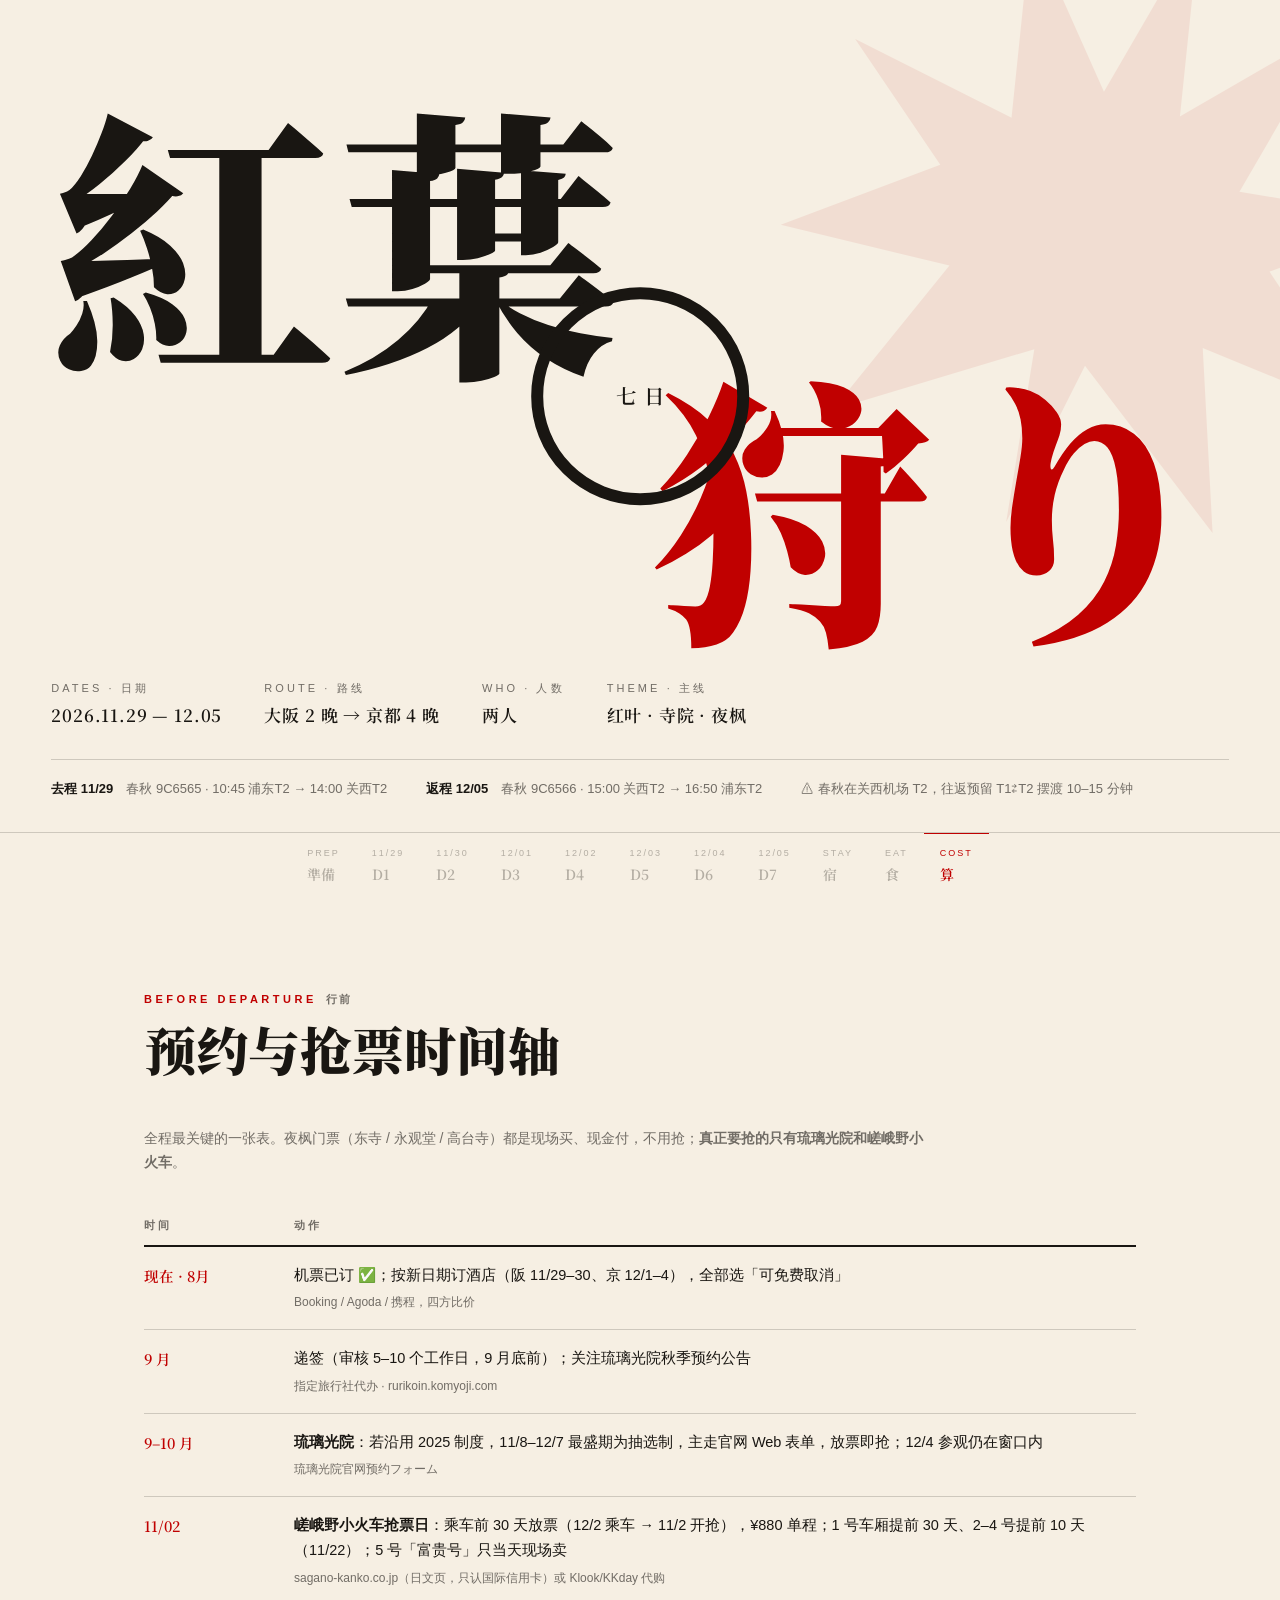
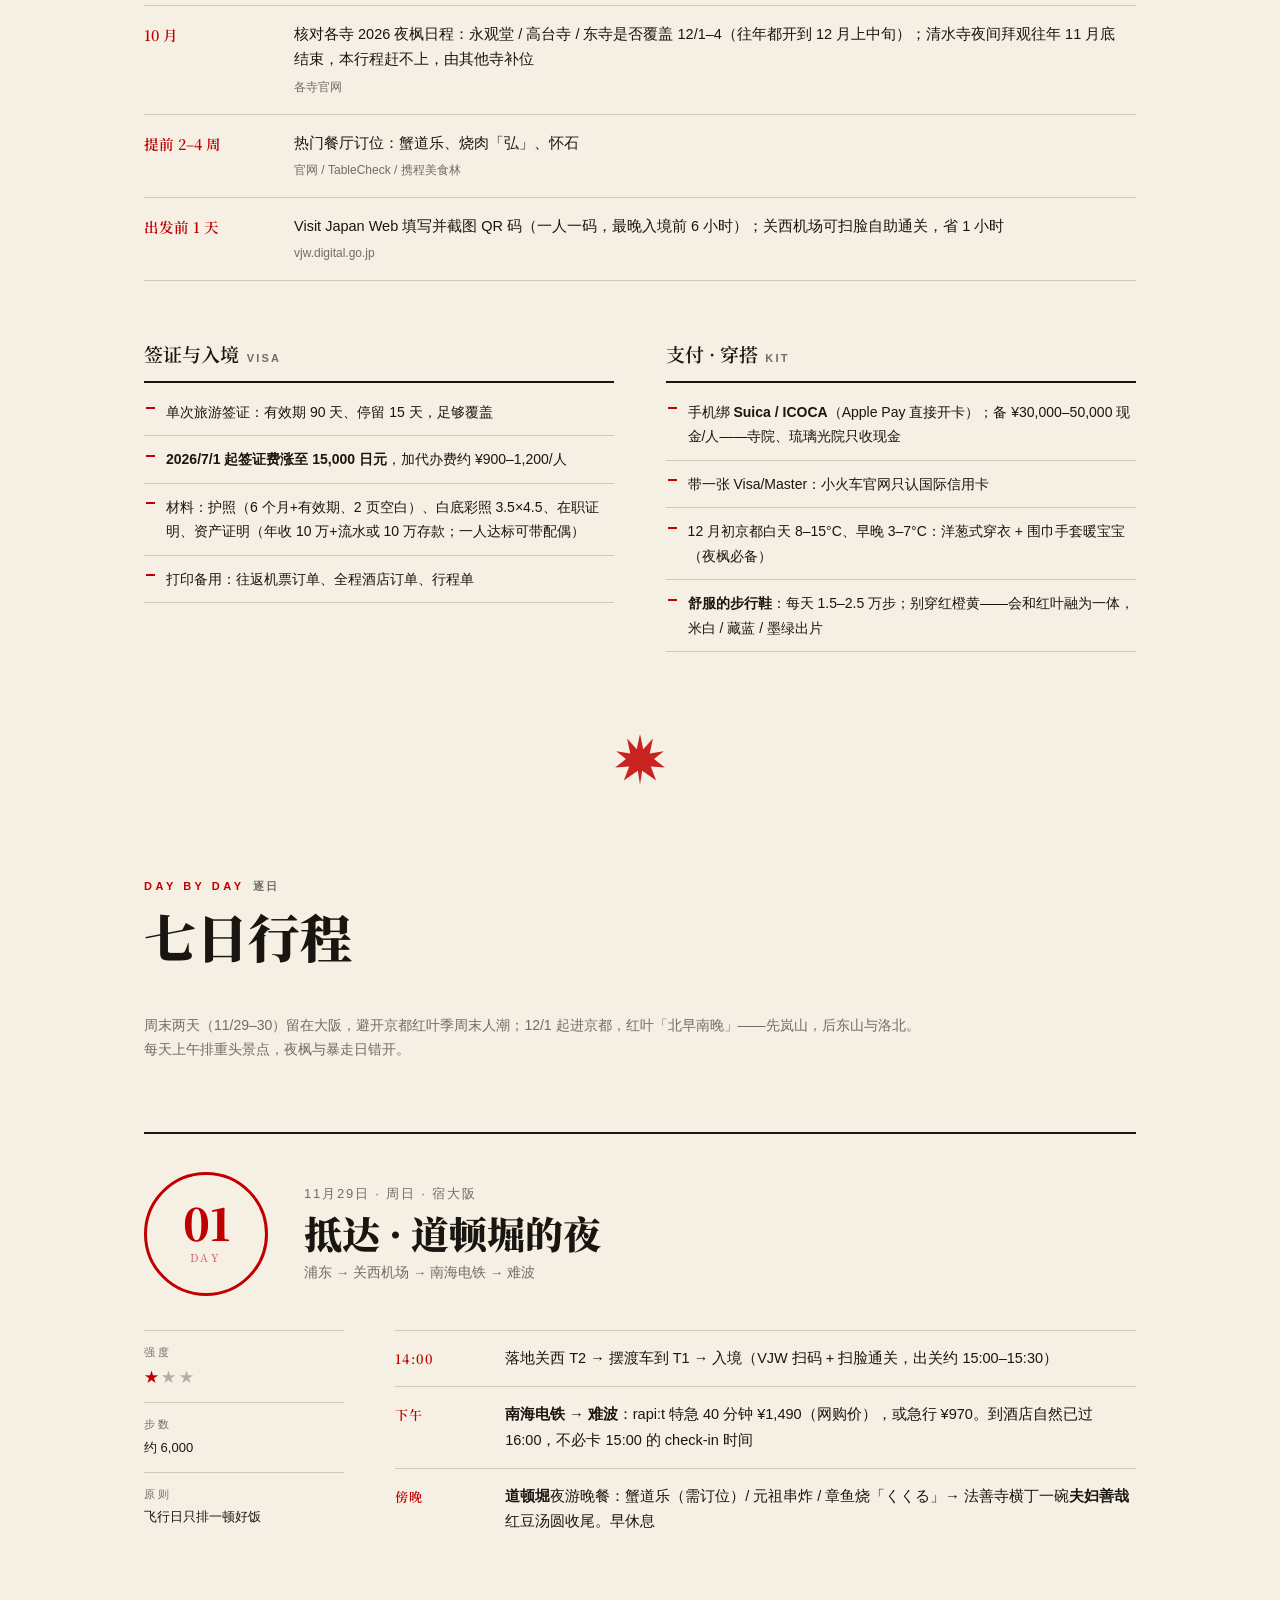
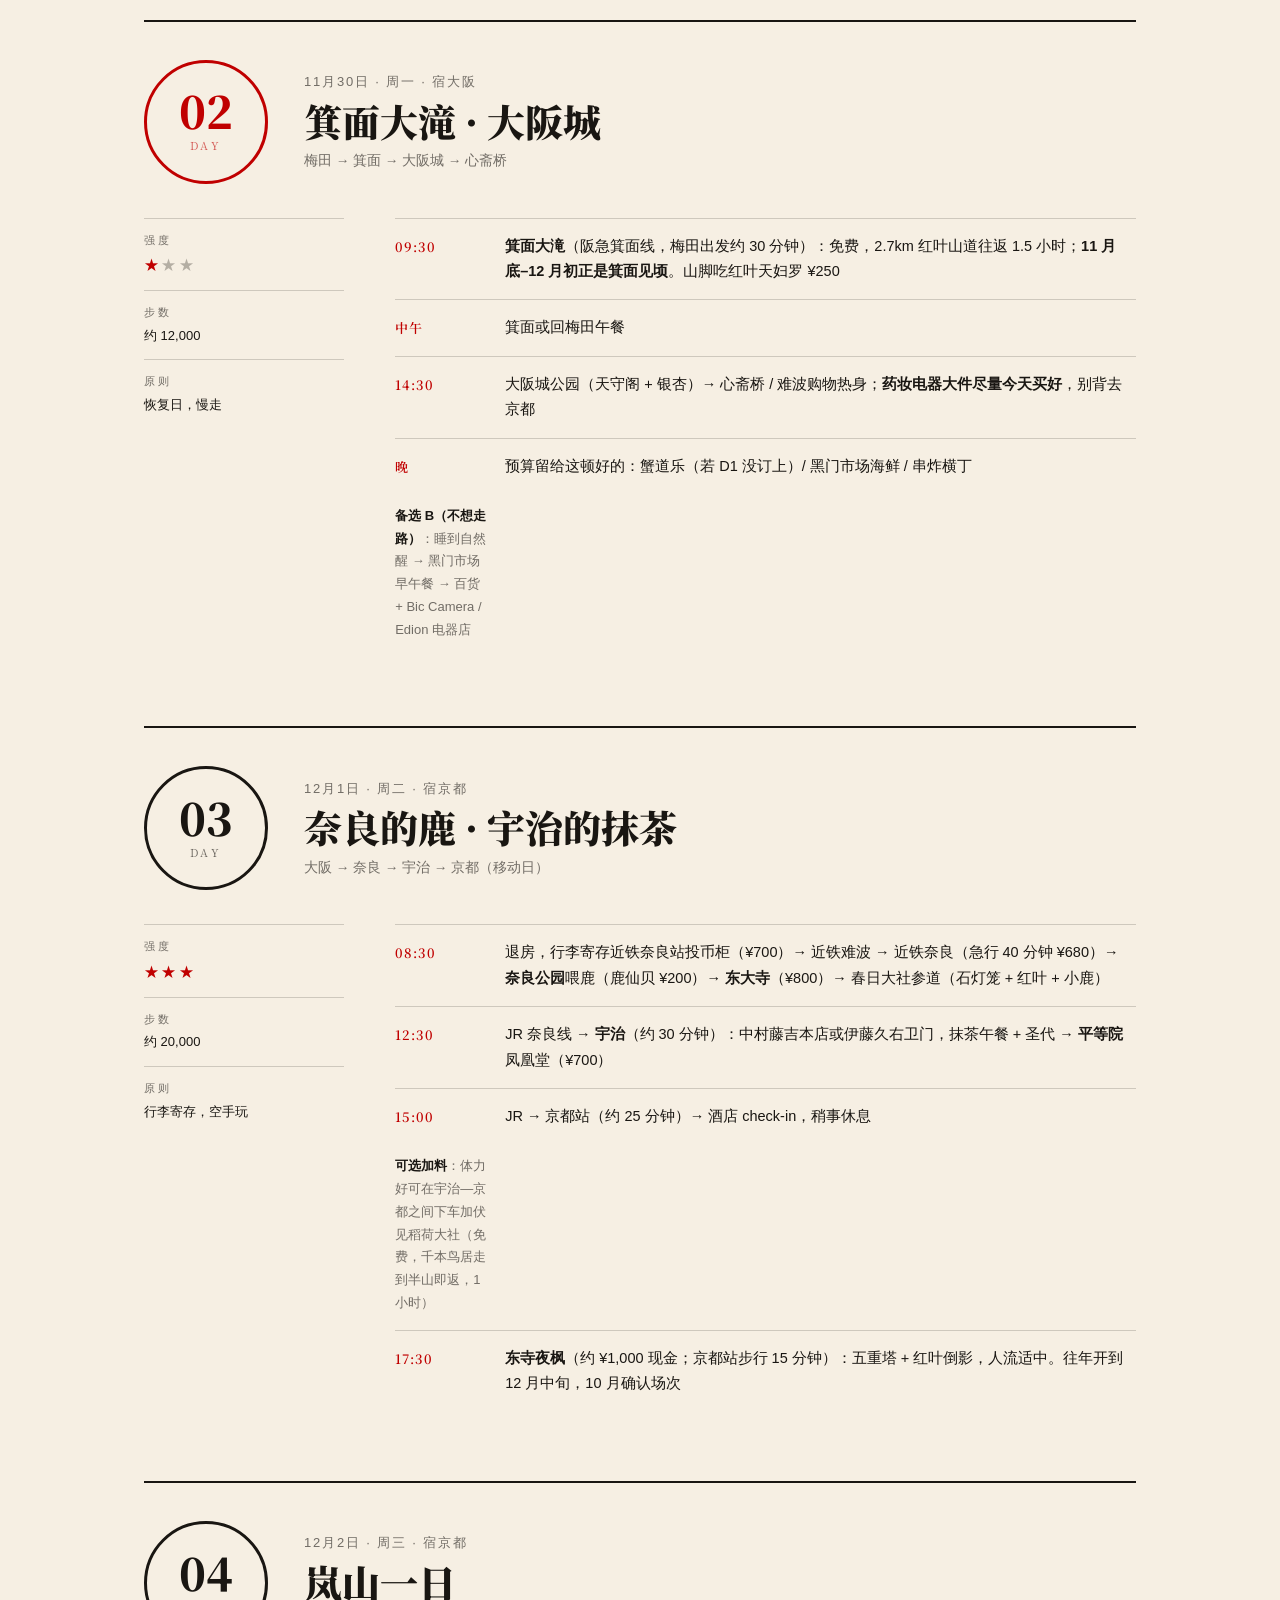
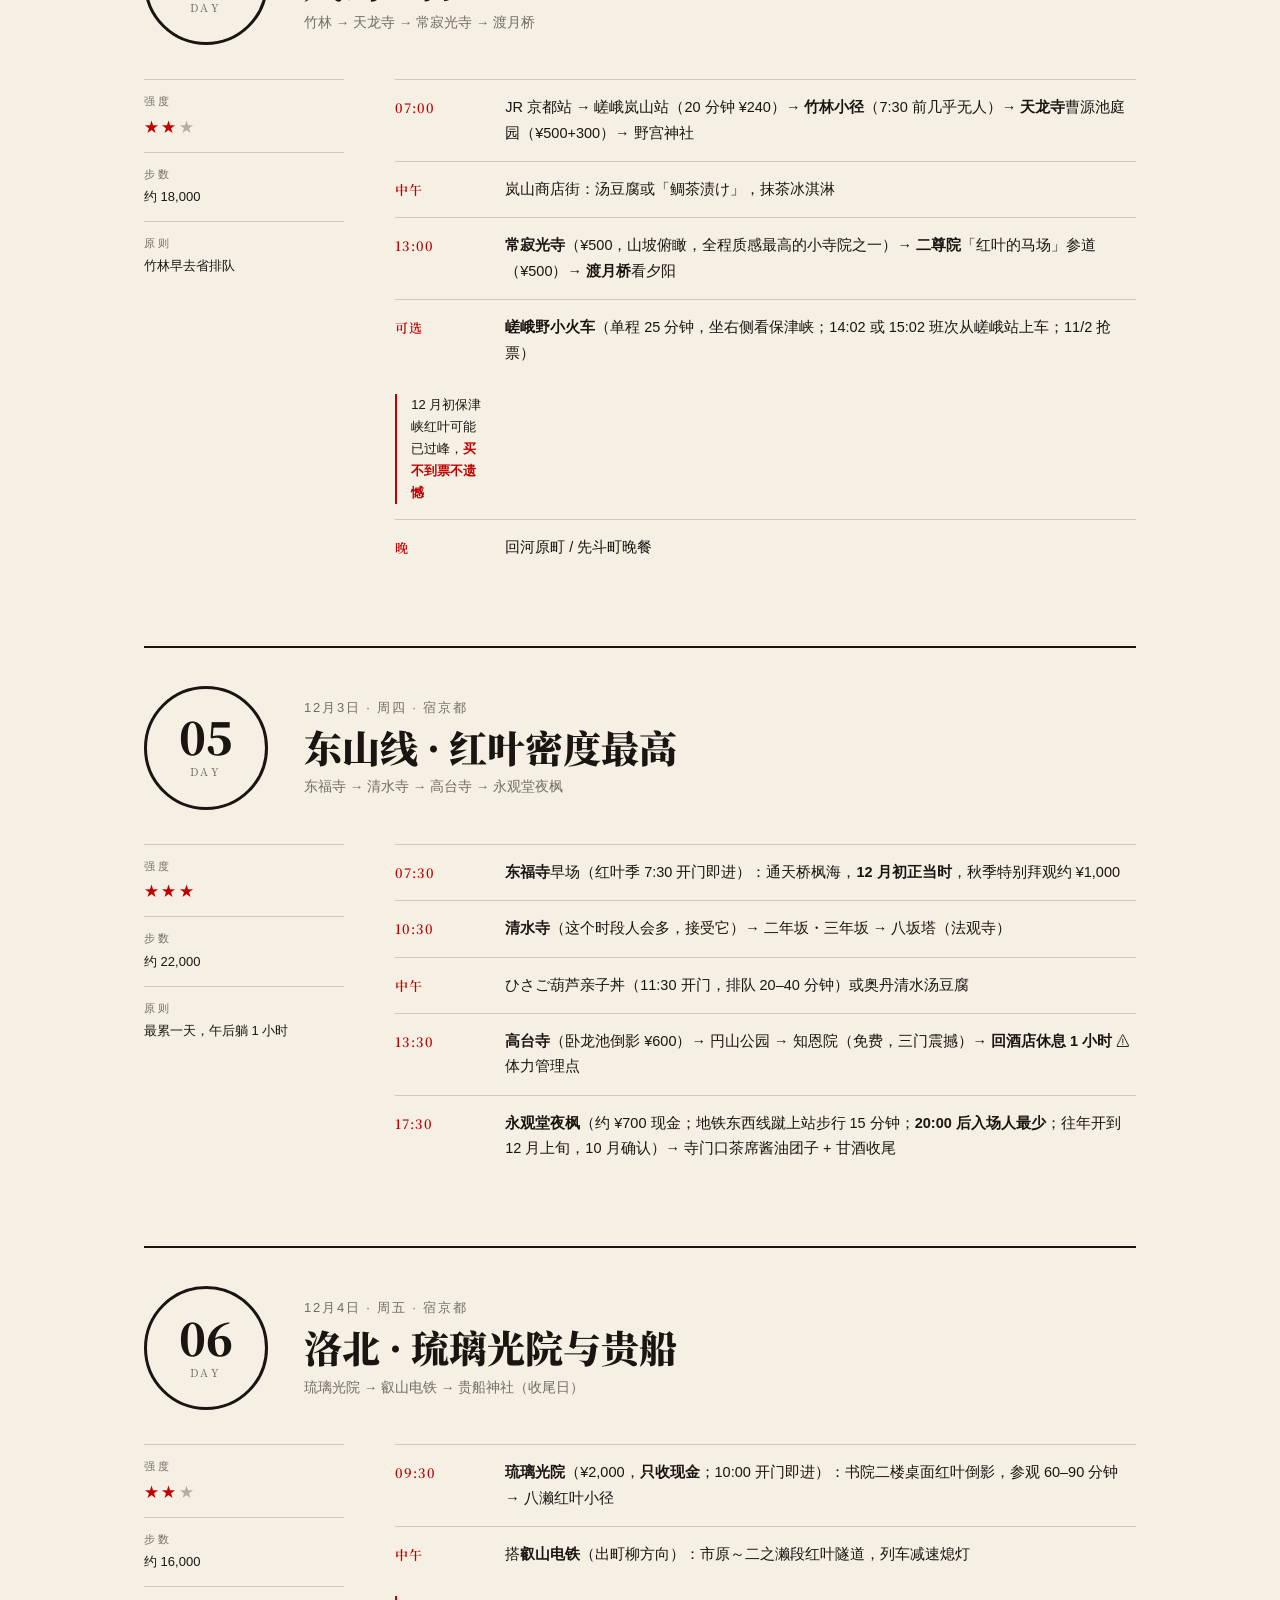
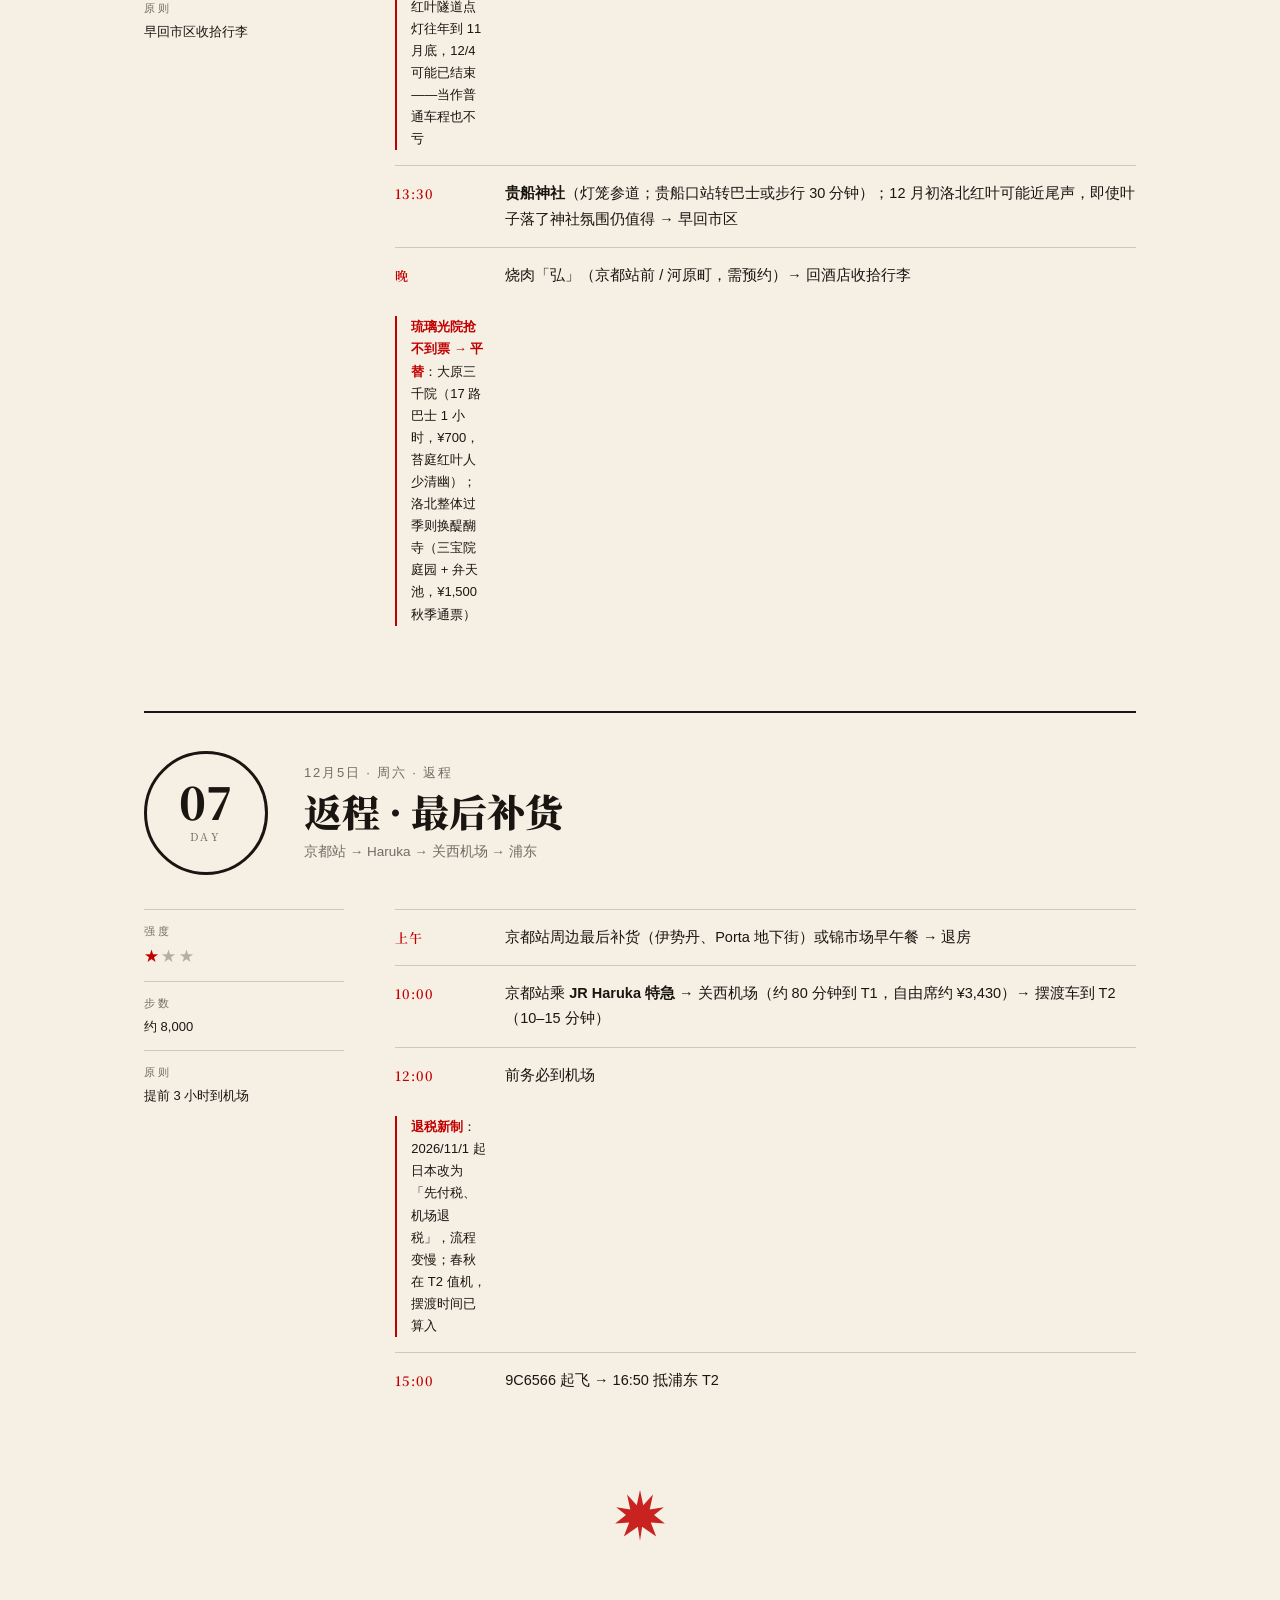
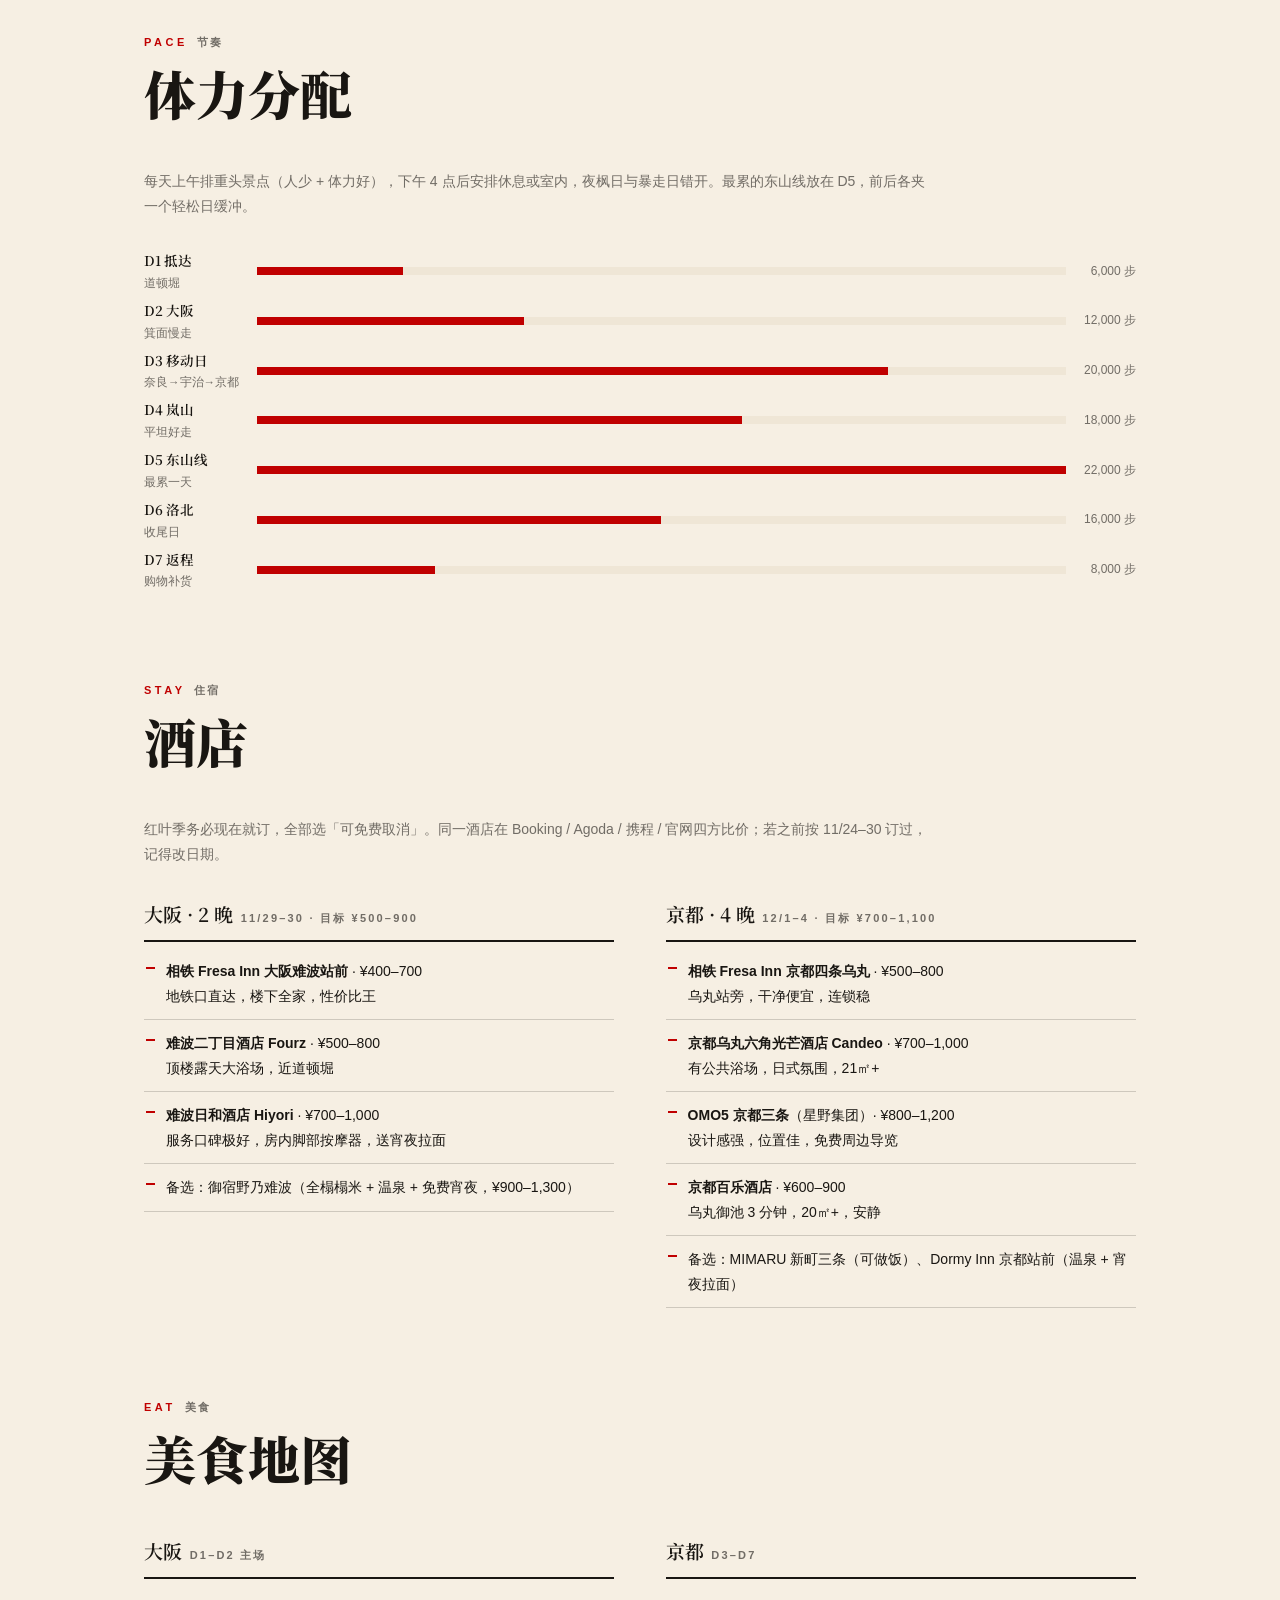
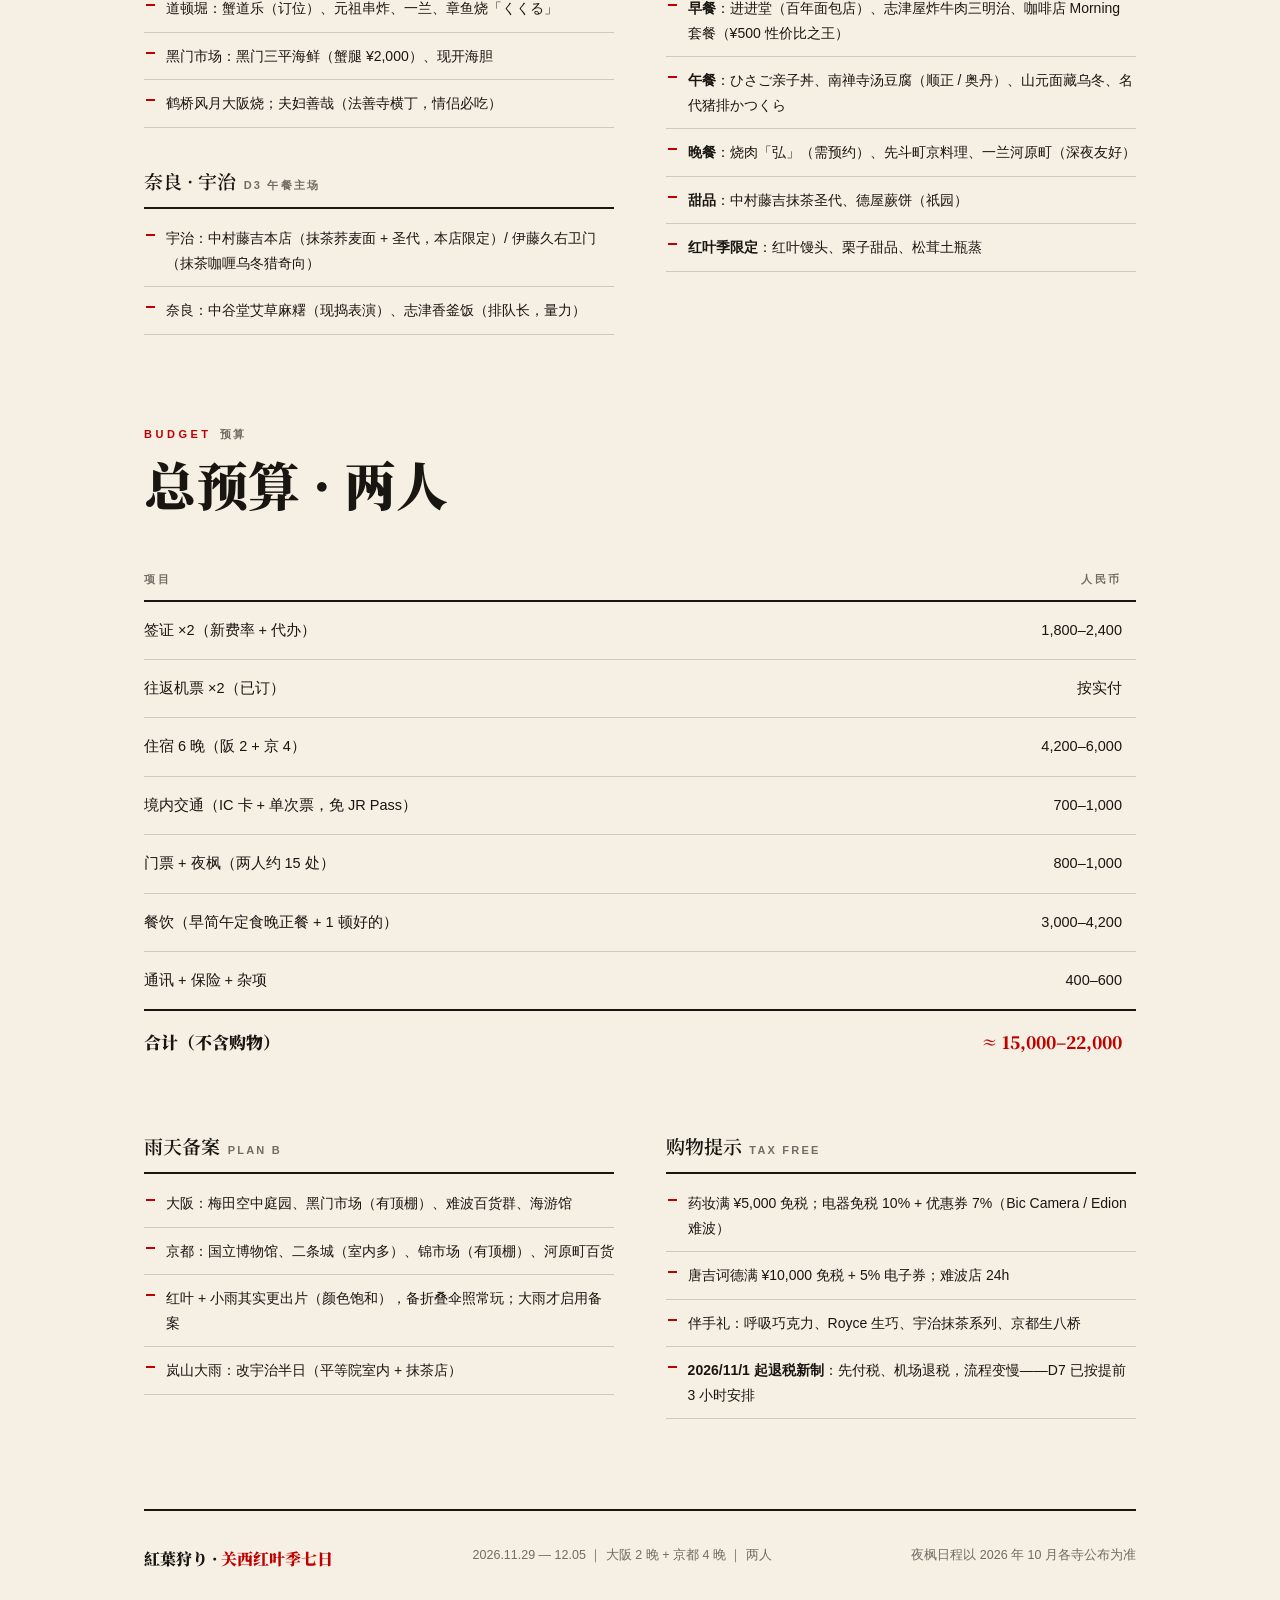
==== kansai-momiji-2026/index.html @ aa93c8f8 "Add Kansai momiji 2026 itinerary page at /kansai-momiji-2026/" ====
<!DOCTYPE html>
<html lang="zh-CN">
<head>
<meta charset="UTF-8">
<meta name="viewport" content="width=device-width, initial-scale=1.0">
<title>紅葉狩 · 关西红叶季七日｜2026.11.29–12.5</title>
<meta name="description" content="两人 · 大阪2晚 + 京都4晚 · 关西红叶季完整旅行计划：逐日行程、抢票时间轴、酒店美食、体力分配与预算。">
<link rel="preconnect" href="https://fonts.googleapis.com">
<link rel="preconnect" href="https://fonts.gstatic.com" crossorigin>
<link href="https://fonts.googleapis.com/css2?family=Noto+Serif+SC:wght@400;600;900&display=swap" rel="stylesheet">
<style>
  :root{
    --paper:#f6efe3;
    --paper-2:#efe6d6;
    --ink:#191612;
    --ink-60:rgba(25,22,18,.6);
    --ink-30:rgba(25,22,18,.3);
    --line:rgba(25,22,18,.18);
    --aka:#c00000;
    --aka-deep:#8f0000;
    --serif:"Noto Serif SC","Songti SC","STSong","SimSun",serif;
    --sans:-apple-system,"PingFang SC","Hiragino Sans GB","Microsoft YaHei",sans-serif;
    --ease:cubic-bezier(.22,1,.36,1);
  }
  *{margin:0;padding:0;box-sizing:border-box}
  html{scroll-behavior:smooth}
  body{
    background:var(--paper);
    color:var(--ink);
    font-family:var(--sans);
    font-size:16px;
    line-height:1.75;
    -webkit-font-smoothing:antialiased;
  }
  ::selection{background:var(--aka);color:var(--paper)}
  a{color:inherit;text-decoration:none}

  /* ---------- reveal on scroll ---------- */
  .rv{opacity:0;transform:translateY(34px);transition:opacity 1s var(--ease),transform 1s var(--ease)}
  .rv.in{opacity:1;transform:none}
  .rv-d1{transition-delay:.08s}.rv-d2{transition-delay:.16s}.rv-d3{transition-delay:.24s}

  /* ---------- hero ---------- */
  .hero{
    min-height:100svh;
    position:relative;
    display:flex;flex-direction:column;justify-content:center;
    padding:clamp(20px,4vw,56px);
    overflow:hidden;
  }
  .hero-leaf{
    position:absolute;right:-12vw;top:-8vw;width:52vw;height:52vw;
    color:var(--aka);opacity:.07;pointer-events:none;
    transform:rotate(18deg);
  }
  .hero-word{
    font-family:var(--serif);font-weight:900;
    font-size:clamp(88px,22vw,300px);
    line-height:.95;letter-spacing:.02em;
    position:relative;z-index:1;
  }
  .hero-word .l1{display:block;text-align:left}
  .hero-word .l2{display:block;text-align:right;color:var(--aka)}
  .hero-circle{
    position:absolute;z-index:2;
    left:50%;top:44%;transform:translate(-50%,-50%);
    width:clamp(120px,17vw,220px);height:clamp(120px,17vw,220px);
    border:clamp(6px,1vw,12px) solid var(--ink);
    border-radius:50%;
    display:flex;align-items:center;justify-content:center;
    font-family:var(--serif);font-weight:600;
    font-size:clamp(15px,1.6vw,22px);letter-spacing:.35em;text-indent:.35em;
    animation:breathe 5s ease-in-out infinite;
    background:transparent;
  }
  @keyframes breathe{
    0%,100%{border-color:var(--ink);color:var(--ink)}
    50%{border-color:var(--aka);color:var(--aka)}
  }
  .hero-meta{
    margin-top:clamp(28px,5vh,64px);
    display:flex;flex-wrap:wrap;gap:1.2em 3em;
    font-size:14px;letter-spacing:.06em;
    position:relative;z-index:1;
  }
  .hero-meta .k{
    display:block;font-size:11px;letter-spacing:.28em;
    text-transform:uppercase;color:var(--ink-60);margin-bottom:2px;
  }
  .hero-meta strong{font-family:var(--serif);font-size:17px;font-weight:600}
  .hero-flights{
    margin-top:2.2em;padding-top:1.4em;border-top:1px solid var(--line);
    display:flex;flex-wrap:wrap;gap:.6em 3em;
    font-size:13px;color:var(--ink-60);position:relative;z-index:1;
  }
  .hero-flights b{color:var(--ink);font-weight:600}

  /* ---------- fixed day nav ---------- */
  .daynav{
    position:fixed;left:0;right:0;bottom:0;z-index:50;
    background:var(--paper);
    border-top:1px solid var(--line);
    display:flex;justify-content:center;gap:0;
    overflow-x:auto;scrollbar-width:none;
  }
  .daynav::-webkit-scrollbar{display:none}
  .daynav a{
    flex:0 0 auto;
    padding:12px 16px 14px;
    font-family:var(--serif);font-weight:600;font-size:14px;
    color:var(--ink-30);
    border-top:2px solid transparent;margin-top:-1px;
    transition:color .3s var(--ease),border-color .3s var(--ease);
  }
  .daynav a:hover{color:var(--ink)}
  .daynav a.cur{color:var(--aka);border-top-color:var(--aka)}
  .daynav a small{display:block;font-family:var(--sans);font-weight:400;font-size:9px;letter-spacing:.22em;text-transform:uppercase}

  /* ---------- sections ---------- */
  main{max-width:1040px;margin:0 auto;padding:0 24px 140px}
  section{padding:clamp(56px,10vh,110px) 0 0}
  .sec-label{
    font-size:11px;letter-spacing:.32em;text-transform:uppercase;
    color:var(--aka);margin-bottom:10px;font-weight:600;
  }
  .sec-label span{color:var(--ink-60);margin-left:.8em;letter-spacing:.18em}
  .sec-title{
    font-family:var(--serif);font-weight:900;
    font-size:clamp(30px,4.6vw,52px);line-height:1.15;
    margin-bottom:.9em;
  }
  .sec-note{font-size:14px;color:var(--ink-60);max-width:56em;margin-bottom:2.2em}

  /* ---------- timeline table (booking) ---------- */
  table{width:100%;border-collapse:collapse;font-size:14.5px}
  th{
    text-align:left;font-weight:600;font-size:11px;letter-spacing:.24em;text-transform:uppercase;
    color:var(--ink-60);padding:10px 14px 10px 0;border-bottom:2px solid var(--ink);
  }
  td{padding:16px 14px 16px 0;border-bottom:1px solid var(--line);vertical-align:top}
  td.when{white-space:nowrap;font-family:var(--serif);font-weight:600;color:var(--aka)}
  td .src{display:block;font-size:12px;color:var(--ink-60);margin-top:4px}

  /* ---------- day chapters ---------- */
  .day{border-top:2px solid var(--ink);padding-top:38px;margin-top:70px}
  .day-head{display:flex;align-items:center;gap:clamp(18px,3vw,36px);margin-bottom:34px}
  .day-circle{
    flex:0 0 auto;
    width:clamp(84px,10vw,124px);height:clamp(84px,10vw,124px);
    border:3px solid var(--ink);border-radius:50%;
    display:flex;flex-direction:column;align-items:center;justify-content:center;
    font-family:var(--serif);
  }
  .day-circle .n{font-size:clamp(30px,3.6vw,44px);font-weight:900;line-height:1}
  .day-circle .d{font-size:11px;letter-spacing:.3em;margin-top:4px;color:var(--ink-60)}
  .day.osaka .day-circle{border-color:var(--aka);color:var(--aka)}
  .day.osaka .day-circle .d{color:var(--aka);opacity:.6}
  .day-titles .date{font-size:13px;letter-spacing:.14em;color:var(--ink-60);margin-bottom:4px}
  .day-titles h3{font-family:var(--serif);font-weight:900;font-size:clamp(24px,3.4vw,38px);line-height:1.2}
  .day-titles .route{font-size:13.5px;color:var(--ink-60);margin-top:6px}

  .day-body{display:grid;grid-template-columns:200px 1fr;gap:clamp(24px,4vw,64px)}
  .day-side{font-size:13px}
  .day-side .cell{padding:12px 0;border-top:1px solid var(--line)}
  .day-side .k{font-size:10.5px;letter-spacing:.26em;text-transform:uppercase;color:var(--ink-60);display:block;margin-bottom:3px}
  .stars{color:var(--aka);letter-spacing:.15em;font-size:15px}
  .stars .off{color:var(--ink-30)}

  .slot{display:grid;grid-template-columns:92px 1fr;gap:18px;padding:15px 0;border-top:1px solid var(--line)}
  .slot .t{
    font-family:var(--serif);font-weight:600;font-size:13px;color:var(--aka);
    letter-spacing:.08em;padding-top:2px;white-space:nowrap;
  }
  .slot p{font-size:14.5px}
  .slot p b{font-weight:600}
  .warn{
    margin-top:10px;padding-left:14px;border-left:2px solid var(--aka);
    font-size:13px;color:var(--ink);line-height:1.7;
  }
  .warn b{color:var(--aka)}
  .opt{font-size:13px;color:var(--ink-60);margin-top:8px}
  .opt b{color:var(--ink);font-weight:600}

  /* ---------- generic two-col ---------- */
  .cols{display:grid;grid-template-columns:1fr 1fr;gap:clamp(24px,4vw,64px)}
  .cols h4{
    font-family:var(--serif);font-weight:600;font-size:19px;
    padding-bottom:10px;border-bottom:2px solid var(--ink);margin-bottom:6px;
  }
  .cols h4 small{font-family:var(--sans);font-size:11px;letter-spacing:.2em;color:var(--ink-60);margin-left:.7em;text-transform:uppercase}
  ul.tick{list-style:none}
  ul.tick li{padding:11px 0 11px 22px;border-bottom:1px solid var(--line);font-size:14px;position:relative}
  ul.tick li::before{content:"";position:absolute;left:2px;top:1.35em;width:9px;height:2px;background:var(--aka)}
  ul.tick li b{font-weight:600}

  /* ---------- stamina bars ---------- */
  .stam{display:grid;grid-template-columns:auto 1fr auto;gap:6px 18px;align-items:center;font-size:13.5px}
  .stam .lbl{font-family:var(--serif);font-weight:600;white-space:nowrap}
  .stam .lbl small{display:block;font-family:var(--sans);font-weight:400;font-size:11.5px;color:var(--ink-60)}
  .stam .bar{height:8px;background:var(--paper-2);position:relative;overflow:hidden}
  .stam .bar i{position:absolute;inset:0;right:auto;background:var(--aka);width:0;transition:width 1.2s var(--ease)}
  .stam .steps{font-size:12px;color:var(--ink-60);white-space:nowrap;text-align:right}

  /* ---------- budget ---------- */
  .budget td.num, .budget th.num{text-align:right;white-space:nowrap;font-variant-numeric:tabular-nums}
  .budget tr.total td{border-bottom:none;border-top:2px solid var(--ink);font-family:var(--serif);font-weight:900;font-size:17px}
  .budget tr.total td.num{color:var(--aka)}

  /* ---------- footer ---------- */
  footer{
    border-top:2px solid var(--ink);
    margin-top:90px;padding:34px 0 20px;
    display:flex;flex-wrap:wrap;gap:1em 3em;justify-content:space-between;
    font-size:12.5px;color:var(--ink-60);
  }
  footer .mark{font-family:var(--serif);font-weight:900;font-size:16px;color:var(--ink)}
  footer .mark em{font-style:normal;color:var(--aka)}

  /* ---------- mid-page leaf divider ---------- */
  .divider-leaf{display:flex;justify-content:center;padding:clamp(50px,9vh,100px) 0 0}
  .divider-leaf svg{width:54px;height:54px;color:var(--aka);opacity:.85;animation:sway 7s ease-in-out infinite}
  @keyframes sway{0%,100%{transform:rotate(-9deg)}50%{transform:rotate(9deg)}}

  @media (max-width:760px){
    .day-body{grid-template-columns:1fr}
    .day-side{display:grid;grid-template-columns:repeat(3,1fr);gap:0 16px}
    .cols{grid-template-columns:1fr}
    .slot{grid-template-columns:64px 1fr;gap:12px}
    .hero-circle{top:47%}
  }
  @media print{
    .daynav{display:none}
    .rv{opacity:1;transform:none}
    body{background:#fff}
  }
</style>
</head>
<body>

<!-- ======================= HERO ======================= -->
<header class="hero" id="top">
  <svg class="hero-leaf" viewBox="0 0 100 100" fill="currentColor" aria-hidden="true">
    <path d="M50 96 L46 70 L20 88 L30 62 L4 64 L24 48 L6 34 L32 38 L26 10 L44 30 L50 2 L56 30 L74 10 L68 38 L94 34 L76 48 L96 64 L70 62 L80 88 L54 70 Z"/>
  </svg>
  <h1 class="hero-word">
    <span class="l1">紅葉</span>
    <span class="l2">狩り</span>
  </h1>
  <div class="hero-circle">七日</div>
  <div class="hero-meta rv in">
    <div><span class="k">Dates · 日期</span><strong>2026.11.29 — 12.05</strong></div>
    <div><span class="k">Route · 路线</span><strong>大阪 2 晚 → 京都 4 晚</strong></div>
    <div><span class="k">Who · 人数</span><strong>两人</strong></div>
    <div><span class="k">Theme · 主线</span><strong>红叶 · 寺院 · 夜枫</strong></div>
  </div>
  <div class="hero-flights rv in rv-d1">
    <span><b>去程 11/29</b>　春秋 9C6565 · 10:45 浦东T2 → 14:00 关西T2</span>
    <span><b>返程 12/05</b>　春秋 9C6566 · 15:00 关西T2 → 16:50 浦东T2</span>
    <span>⚠ 春秋在关西机场 T2，往返预留 T1⇄T2 摆渡 10–15 分钟</span>
  </div>
</header>

<!-- ======================= FIXED DAY NAV ======================= -->
<nav class="daynav" id="daynav">
  <a href="#prep"><small>Prep</small>準備</a>
  <a href="#d1"><small>11/29</small>D1</a>
  <a href="#d2"><small>11/30</small>D2</a>
  <a href="#d3"><small>12/01</small>D3</a>
  <a href="#d4"><small>12/02</small>D4</a>
  <a href="#d5"><small>12/03</small>D5</a>
  <a href="#d6"><small>12/04</small>D6</a>
  <a href="#d7"><small>12/05</small>D7</a>
  <a href="#hotel"><small>Stay</small>宿</a>
  <a href="#food"><small>Eat</small>食</a>
  <a href="#budget"><small>Cost</small>算</a>
</nav>

<main>

<!-- ======================= 行前 & 时间轴 ======================= -->
<section id="prep">
  <div class="sec-label rv">Before Departure<span>行前</span></div>
  <h2 class="sec-title rv">预约与抢票时间轴</h2>
  <p class="sec-note rv">全程最关键的一张表。夜枫门票（东寺 / 永观堂 / 高台寺）都是现场买、现金付，不用抢；<b>真正要抢的只有琉璃光院和嵯峨野小火车</b>。</p>
  <table class="rv">
    <thead><tr><th style="width:150px">时间</th><th>动作</th></tr></thead>
    <tbody>
      <tr><td class="when">现在 · 8月</td><td>机票已订 ✅；按新日期订酒店（阪 11/29–30、京 12/1–4），全部选「可免费取消」<span class="src">Booking / Agoda / 携程，四方比价</span></td></tr>
      <tr><td class="when">9 月</td><td>递签（审核 5–10 个工作日，9 月底前）；关注琉璃光院秋季预约公告<span class="src">指定旅行社代办 · rurikoin.komyoji.com</span></td></tr>
      <tr><td class="when">9–10 月</td><td><b>琉璃光院</b>：若沿用 2025 制度，11/8–12/7 最盛期为抽选制，主走官网 Web 表单，放票即抢；12/4 参观仍在窗口内<span class="src">琉璃光院官网预约フォーム</span></td></tr>
      <tr><td class="when">11/02</td><td><b>嵯峨野小火车抢票日</b>：乘车前 30 天放票（12/2 乘车 → 11/2 开抢），¥880 单程；1 号车厢提前 30 天、2–4 号提前 10 天（11/22）；5 号「富贵号」只当天现场卖<span class="src">sagano-kanko.co.jp（日文页，只认国际信用卡）或 Klook/KKday 代购</span></td></tr>
      <tr><td class="when">10 月</td><td>核对各寺 2026 夜枫日程：永观堂 / 高台寺 / 东寺是否覆盖 12/1–4（往年都开到 12 月上中旬）；清水寺夜间拜观往年 11 月底结束，本行程赶不上，由其他寺补位<span class="src">各寺官网</span></td></tr>
      <tr><td class="when">提前 2–4 周</td><td>热门餐厅订位：蟹道乐、烧肉「弘」、怀石<span class="src">官网 / TableCheck / 携程美食林</span></td></tr>
      <tr><td class="when">出发前 1 天</td><td>Visit Japan Web 填写并截图 QR 码（一人一码，最晚入境前 6 小时）；关西机场可扫脸自助通关，省 1 小时<span class="src">vjw.digital.go.jp</span></td></tr>
    </tbody>
  </table>

  <div class="cols" style="margin-top:56px">
    <div class="rv">
      <h4>签证与入境<small>Visa</small></h4>
      <ul class="tick">
        <li>单次旅游签证：有效期 90 天、停留 15 天，足够覆盖</li>
        <li><b>2026/7/1 起签证费涨至 15,000 日元</b>，加代办费约 ¥900–1,200/人</li>
        <li>材料：护照（6 个月+有效期、2 页空白）、白底彩照 3.5×4.5、在职证明、资产证明（年收 10 万+流水或 10 万存款；一人达标可带配偶）</li>
        <li>打印备用：往返机票订单、全程酒店订单、行程单</li>
      </ul>
    </div>
    <div class="rv rv-d1">
      <h4>支付 · 穿搭<small>Kit</small></h4>
      <ul class="tick">
        <li>手机绑 <b>Suica / ICOCA</b>（Apple Pay 直接开卡）；备 ¥30,000–50,000 现金/人——寺院、琉璃光院只收现金</li>
        <li>带一张 Visa/Master：小火车官网只认国际信用卡</li>
        <li>12 月初京都白天 8–15°C、早晚 3–7°C：洋葱式穿衣 + 围巾手套暖宝宝（夜枫必备）</li>
        <li><b>舒服的步行鞋</b>：每天 1.5–2.5 万步；别穿红橙黄——会和红叶融为一体，米白 / 藏蓝 / 墨绿出片</li>
      </ul>
    </div>
  </div>
</section>

<div class="divider-leaf rv"><svg viewBox="0 0 100 100" fill="currentColor"><path d="M50 96 L46 70 L20 88 L30 62 L4 64 L24 48 L6 34 L32 38 L26 10 L44 30 L50 2 L56 30 L74 10 L68 38 L94 34 L76 48 L96 64 L70 62 L80 88 L54 70 Z"/></svg></div>

<!-- ======================= 逐日行程 ======================= -->
<section id="days">
  <div class="sec-label rv">Day by Day<span>逐日</span></div>
  <h2 class="sec-title rv">七日行程</h2>
  <p class="sec-note rv">周末两天（11/29–30）留在大阪，避开京都红叶季周末人潮；12/1 起进京都，红叶「北早南晚」——先岚山，后东山与洛北。每天上午排重头景点，夜枫与暴走日错开。</p>

  <!-- D1 -->
  <article class="day osaka rv" id="d1">
    <div class="day-head">
      <div class="day-circle"><span class="n">01</span><span class="d">DAY</span></div>
      <div class="day-titles">
        <div class="date">11月29日 · 周日 · 宿大阪</div>
        <h3>抵达 · 道顿堀的夜</h3>
        <div class="route">浦东 → 关西机场 → 南海电铁 → 难波</div>
      </div>
    </div>
    <div class="day-body">
      <aside class="day-side">
        <div class="cell"><span class="k">强度</span><span class="stars">★<span class="off">★★</span></span></div>
        <div class="cell"><span class="k">步数</span>约 6,000</div>
        <div class="cell"><span class="k">原则</span>飞行日只排一顿好饭</div>
      </aside>
      <div>
        <div class="slot"><div class="t">14:00</div><p>落地关西 T2 → 摆渡车到 T1 → 入境（VJW 扫码 + 扫脸通关，出关约 15:00–15:30）</p></div>
        <div class="slot"><div class="t">下午</div><p><b>南海电铁 → 难波</b>：rapi:t 特急 40 分钟 ¥1,490（网购价），或急行 ¥970。到酒店自然已过 16:00，不必卡 15:00 的 check-in 时间</p></div>
        <div class="slot"><div class="t">傍晚</div><p><b>道顿堀</b>夜游晚餐：蟹道乐（需订位）/ 元祖串炸 / 章鱼烧「くくる」→ 法善寺横丁一碗<b>夫妇善哉</b>红豆汤圆收尾。早休息</p></div>
      </div>
    </div>
  </article>

  <!-- D2 -->
  <article class="day osaka rv" id="d2">
    <div class="day-head">
      <div class="day-circle"><span class="n">02</span><span class="d">DAY</span></div>
      <div class="day-titles">
        <div class="date">11月30日 · 周一 · 宿大阪</div>
        <h3>箕面大滝 · 大阪城</h3>
        <div class="route">梅田 → 箕面 → 大阪城 → 心斋桥</div>
      </div>
    </div>
    <div class="day-body">
      <aside class="day-side">
        <div class="cell"><span class="k">强度</span><span class="stars">★<span class="off">★★</span></span></div>
        <div class="cell"><span class="k">步数</span>约 12,000</div>
        <div class="cell"><span class="k">原则</span>恢复日，慢走</div>
      </aside>
      <div>
        <div class="slot"><div class="t">09:30</div><p><b>箕面大滝</b>（阪急箕面线，梅田出发约 30 分钟）：免费，2.7km 红叶山道往返 1.5 小时；<b>11 月底–12 月初正是箕面见顷</b>。山脚吃红叶天妇罗 ¥250</p></div>
        <div class="slot"><div class="t">中午</div><p>箕面或回梅田午餐</p></div>
        <div class="slot"><div class="t">14:30</div><p>大阪城公园（天守阁 + 银杏）→ 心斋桥 / 难波购物热身；<b>药妆电器大件尽量今天买好</b>，别背去京都</p></div>
        <div class="slot"><div class="t">晚</div><p>预算留给这顿好的：蟹道乐（若 D1 没订上）/ 黑门市场海鲜 / 串炸横丁</p>
        <div class="opt"><b>备选 B（不想走路）</b>：睡到自然醒 → 黑门市场早午餐 → 百货 + Bic Camera / Edion 电器店</div></div>
      </div>
    </div>
  </article>

  <!-- D3 -->
  <article class="day rv" id="d3">
    <div class="day-head">
      <div class="day-circle"><span class="n">03</span><span class="d">DAY</span></div>
      <div class="day-titles">
        <div class="date">12月1日 · 周二 · 宿京都</div>
        <h3>奈良的鹿 · 宇治的抹茶</h3>
        <div class="route">大阪 → 奈良 → 宇治 → 京都（移动日）</div>
      </div>
    </div>
    <div class="day-body">
      <aside class="day-side">
        <div class="cell"><span class="k">强度</span><span class="stars">★★★</span></div>
        <div class="cell"><span class="k">步数</span>约 20,000</div>
        <div class="cell"><span class="k">原则</span>行李寄存，空手玩</div>
      </aside>
      <div>
        <div class="slot"><div class="t">08:30</div><p>退房，行李寄存近铁奈良站投币柜（¥700）→ 近铁难波 → 近铁奈良（急行 40 分钟 ¥680）→ <b>奈良公园</b>喂鹿（鹿仙贝 ¥200）→ <b>东大寺</b>（¥800）→ 春日大社参道（石灯笼 + 红叶 + 小鹿）</p></div>
        <div class="slot"><div class="t">12:30</div><p>JR 奈良线 → <b>宇治</b>（约 30 分钟）：中村藤吉本店或伊藤久右卫门，抹茶午餐 + 圣代 → <b>平等院</b>凤凰堂（¥700）</p></div>
        <div class="slot"><div class="t">15:00</div><p>JR → 京都站（约 25 分钟）→ 酒店 check-in，稍事休息</p>
        <div class="opt"><b>可选加料</b>：体力好可在宇治—京都之间下车加伏见稻荷大社（免费，千本鸟居走到半山即返，1 小时）</div></div>
        <div class="slot"><div class="t">17:30</div><p><b>东寺夜枫</b>（约 ¥1,000 现金；京都站步行 15 分钟）：五重塔 + 红叶倒影，人流适中。往年开到 12 月中旬，10 月确认场次</p></div>
      </div>
    </div>
  </article>

  <!-- D4 -->
  <article class="day rv" id="d4">
    <div class="day-head">
      <div class="day-circle"><span class="n">04</span><span class="d">DAY</span></div>
      <div class="day-titles">
        <div class="date">12月2日 · 周三 · 宿京都</div>
        <h3>岚山一日</h3>
        <div class="route">竹林 → 天龙寺 → 常寂光寺 → 渡月桥</div>
      </div>
    </div>
    <div class="day-body">
      <aside class="day-side">
        <div class="cell"><span class="k">强度</span><span class="stars">★★<span class="off">★</span></span></div>
        <div class="cell"><span class="k">步数</span>约 18,000</div>
        <div class="cell"><span class="k">原则</span>竹林早去省排队</div>
      </aside>
      <div>
        <div class="slot"><div class="t">07:00</div><p>JR 京都站 → 嵯峨岚山站（20 分钟 ¥240）→ <b>竹林小径</b>（7:30 前几乎无人）→ <b>天龙寺</b>曹源池庭园（¥500+300）→ 野宫神社</p></div>
        <div class="slot"><div class="t">中午</div><p>岚山商店街：汤豆腐或「鲷茶渍け」，抹茶冰淇淋</p></div>
        <div class="slot"><div class="t">13:00</div><p><b>常寂光寺</b>（¥500，山坡俯瞰，全程质感最高的小寺院之一）→ <b>二尊院</b>「红叶的马场」参道（¥500）→ <b>渡月桥</b>看夕阳</p></div>
        <div class="slot"><div class="t">可选</div><p><b>嵯峨野小火车</b>（单程 25 分钟，坐右侧看保津峡；14:02 或 15:02 班次从嵯峨站上车；11/2 抢票）</p>
        <div class="warn">12 月初保津峡红叶可能已过峰，<b>买不到票不遗憾</b></div></div>
        <div class="slot"><div class="t">晚</div><p>回河原町 / 先斗町晚餐</p></div>
      </div>
    </div>
  </article>

  <!-- D5 -->
  <article class="day rv" id="d5">
    <div class="day-head">
      <div class="day-circle"><span class="n">05</span><span class="d">DAY</span></div>
      <div class="day-titles">
        <div class="date">12月3日 · 周四 · 宿京都</div>
        <h3>东山线 · 红叶密度最高</h3>
        <div class="route">东福寺 → 清水寺 → 高台寺 → 永观堂夜枫</div>
      </div>
    </div>
    <div class="day-body">
      <aside class="day-side">
        <div class="cell"><span class="k">强度</span><span class="stars">★★★</span></div>
        <div class="cell"><span class="k">步数</span>约 22,000</div>
        <div class="cell"><span class="k">原则</span>最累一天，午后躺 1 小时</div>
      </aside>
      <div>
        <div class="slot"><div class="t">07:30</div><p><b>东福寺</b>早场（红叶季 7:30 开门即进）：通天桥枫海，<b>12 月初正当时</b>，秋季特别拜观约 ¥1,000</p></div>
        <div class="slot"><div class="t">10:30</div><p><b>清水寺</b>（这个时段人会多，接受它）→ 二年坂・三年坂 → 八坂塔（法观寺）</p></div>
        <div class="slot"><div class="t">中午</div><p>ひさご葫芦亲子丼（11:30 开门，排队 20–40 分钟）或奥丹清水汤豆腐</p></div>
        <div class="slot"><div class="t">13:30</div><p><b>高台寺</b>（卧龙池倒影 ¥600）→ 円山公园 → 知恩院（免费，三门震撼）→ <b>回酒店休息 1 小时</b> ⚠ 体力管理点</p></div>
        <div class="slot"><div class="t">17:30</div><p><b>永观堂夜枫</b>（约 ¥700 现金；地铁东西线蹴上站步行 15 分钟；<b>20:00 后入场人最少</b>；往年开到 12 月上旬，10 月确认）→ 寺门口茶席酱油团子 + 甘酒收尾</p></div>
      </div>
    </div>
  </article>

  <!-- D6 -->
  <article class="day rv" id="d6">
    <div class="day-head">
      <div class="day-circle"><span class="n">06</span><span class="d">DAY</span></div>
      <div class="day-titles">
        <div class="date">12月4日 · 周五 · 宿京都</div>
        <h3>洛北 · 琉璃光院与贵船</h3>
        <div class="route">琉璃光院 → 叡山电铁 → 贵船神社（收尾日）</div>
      </div>
    </div>
    <div class="day-body">
      <aside class="day-side">
        <div class="cell"><span class="k">强度</span><span class="stars">★★<span class="off">★</span></span></div>
        <div class="cell"><span class="k">步数</span>约 16,000</div>
        <div class="cell"><span class="k">原则</span>早回市区收拾行李</div>
      </aside>
      <div>
        <div class="slot"><div class="t">09:30</div><p><b>琉璃光院</b>（¥2,000，<b>只收现金</b>；10:00 开门即进）：书院二楼桌面红叶倒影，参观 60–90 分钟 → 八濑红叶小径</p></div>
        <div class="slot"><div class="t">中午</div><p>搭<b>叡山电铁</b>（出町柳方向）：市原～二之濑段红叶隧道，列车减速熄灯</p>
        <div class="warn">红叶隧道点灯往年到 11 月底，12/4 可能已结束——当作普通车程也不亏</div></div>
        <div class="slot"><div class="t">13:30</div><p><b>贵船神社</b>（灯笼参道；贵船口站转巴士或步行 30 分钟）；12 月初洛北红叶可能近尾声，即使叶子落了神社氛围仍值得 → 早回市区</p></div>
        <div class="slot"><div class="t">晚</div><p>烧肉「弘」（京都站前 / 河原町，需预约）→ 回酒店收拾行李</p>
        <div class="warn"><b>琉璃光院抢不到票 → 平替</b>：大原三千院（17 路巴士 1 小时，¥700，苔庭红叶人少清幽）；洛北整体过季则换醍醐寺（三宝院庭园 + 弁天池，¥1,500 秋季通票）</div></div>
      </div>
    </div>
  </article>

  <!-- D7 -->
  <article class="day rv" id="d7">
    <div class="day-head">
      <div class="day-circle"><span class="n">07</span><span class="d">DAY</span></div>
      <div class="day-titles">
        <div class="date">12月5日 · 周六 · 返程</div>
        <h3>返程 · 最后补货</h3>
        <div class="route">京都站 → Haruka → 关西机场 → 浦东</div>
      </div>
    </div>
    <div class="day-body">
      <aside class="day-side">
        <div class="cell"><span class="k">强度</span><span class="stars">★<span class="off">★★</span></span></div>
        <div class="cell"><span class="k">步数</span>约 8,000</div>
        <div class="cell"><span class="k">原则</span>提前 3 小时到机场</div>
      </aside>
      <div>
        <div class="slot"><div class="t">上午</div><p>京都站周边最后补货（伊势丹、Porta 地下街）或锦市场早午餐 → 退房</p></div>
        <div class="slot"><div class="t">10:00</div><p>京都站乘 <b>JR Haruka 特急</b> → 关西机场（约 80 分钟到 T1，自由席约 ¥3,430）→ 摆渡车到 T2（10–15 分钟）</p></div>
        <div class="slot"><div class="t">12:00</div><p>前务必到机场</p>
        <div class="warn"><b>退税新制</b>：2026/11/1 起日本改为「先付税、机场退税」，流程变慢；春秋在 T2 值机，摆渡时间已算入</div></div>
        <div class="slot"><div class="t">15:00</div><p>9C6566 起飞 → 16:50 抵浦东 T2</p></div>
      </div>
    </div>
  </article>
</section>

<div class="divider-leaf rv"><svg viewBox="0 0 100 100" fill="currentColor"><path d="M50 96 L46 70 L20 88 L30 62 L4 64 L24 48 L6 34 L32 38 L26 10 L44 30 L50 2 L56 30 L74 10 L68 38 L94 34 L76 48 L96 64 L70 62 L80 88 L54 70 Z"/></svg></div>

<!-- ======================= 体力 ======================= -->
<section id="stamina">
  <div class="sec-label rv">Pace<span>节奏</span></div>
  <h2 class="sec-title rv">体力分配</h2>
  <p class="sec-note rv">每天上午排重头景点（人少 + 体力好），下午 4 点后安排休息或室内，夜枫日与暴走日错开。最累的东山线放在 D5，前后各夹一个轻松日缓冲。</p>
  <div class="stam rv">
    <div class="lbl">D1 抵达<small>道顿堀</small></div><div class="bar"><i data-w="18%"></i></div><div class="steps">6,000 步</div>
    <div class="lbl">D2 大阪<small>箕面慢走</small></div><div class="bar"><i data-w="33%"></i></div><div class="steps">12,000 步</div>
    <div class="lbl">D3 移动日<small>奈良→宇治→京都</small></div><div class="bar"><i data-w="78%"></i></div><div class="steps">20,000 步</div>
    <div class="lbl">D4 岚山<small>平坦好走</small></div><div class="bar"><i data-w="60%"></i></div><div class="steps">18,000 步</div>
    <div class="lbl">D5 东山线<small>最累一天</small></div><div class="bar"><i data-w="100%"></i></div><div class="steps">22,000 步</div>
    <div class="lbl">D6 洛北<small>收尾日</small></div><div class="bar"><i data-w="50%"></i></div><div class="steps">16,000 步</div>
    <div class="lbl">D7 返程<small>购物补货</small></div><div class="bar"><i data-w="22%"></i></div><div class="steps">8,000 步</div>
  </div>
</section>

<!-- ======================= 酒店 ======================= -->
<section id="hotel">
  <div class="sec-label rv">Stay<span>住宿</span></div>
  <h2 class="sec-title rv">酒店</h2>
  <p class="sec-note rv">红叶季务必现在就订，全部选「可免费取消」。同一酒店在 Booking / Agoda / 携程 / 官网四方比价；若之前按 11/24–30 订过，记得改日期。</p>
  <div class="cols">
    <div class="rv">
      <h4>大阪 · 2 晚<small>11/29–30 · 目标 ¥500–900</small></h4>
      <ul class="tick">
        <li><b>相铁 Fresa Inn 大阪难波站前</b> · ¥400–700<br>地铁口直达，楼下全家，性价比王</li>
        <li><b>难波二丁目酒店 Fourz</b> · ¥500–800<br>顶楼露天大浴场，近道顿堀</li>
        <li><b>难波日和酒店 Hiyori</b> · ¥700–1,000<br>服务口碑极好，房内脚部按摩器，送宵夜拉面</li>
        <li>备选：御宿野乃难波（全榻榻米 + 温泉 + 免费宵夜，¥900–1,300）</li>
      </ul>
    </div>
    <div class="rv rv-d1">
      <h4>京都 · 4 晚<small>12/1–4 · 目标 ¥700–1,100</small></h4>
      <ul class="tick">
        <li><b>相铁 Fresa Inn 京都四条乌丸</b> · ¥500–800<br>乌丸站旁，干净便宜，连锁稳</li>
        <li><b>京都乌丸六角光芒酒店 Candeo</b> · ¥700–1,000<br>有公共浴场，日式氛围，21㎡+</li>
        <li><b>OMO5 京都三条</b>（星野集团）· ¥800–1,200<br>设计感强，位置佳，免费周边导览</li>
        <li><b>京都百乐酒店</b> · ¥600–900<br>乌丸御池 3 分钟，20㎡+，安静</li>
        <li>备选：MIMARU 新町三条（可做饭）、Dormy Inn 京都站前（温泉 + 宵夜拉面）</li>
      </ul>
    </div>
  </div>
</section>

<!-- ======================= 美食 ======================= -->
<section id="food">
  <div class="sec-label rv">Eat<span>美食</span></div>
  <h2 class="sec-title rv">美食地图</h2>
  <div class="cols">
    <div class="rv">
      <h4>大阪<small>D1–D2 主场</small></h4>
      <ul class="tick">
        <li>道顿堀：蟹道乐（订位）、元祖串炸、一兰、章鱼烧「くくる」</li>
        <li>黑门市场：黑门三平海鲜（蟹腿 ¥2,000）、现开海胆</li>
        <li>鹤桥风月大阪烧；夫妇善哉（法善寺横丁，情侣必吃）</li>
      </ul>
      <h4 style="margin-top:36px">奈良 · 宇治<small>D3 午餐主场</small></h4>
      <ul class="tick">
        <li>宇治：中村藤吉本店（抹茶荞麦面 + 圣代，本店限定）/ 伊藤久右卫门（抹茶咖喱乌冬猎奇向）</li>
        <li>奈良：中谷堂艾草麻糬（现捣表演）、志津香釜饭（排队长，量力）</li>
      </ul>
    </div>
    <div class="rv rv-d1">
      <h4>京都<small>D3–D7</small></h4>
      <ul class="tick">
        <li><b>早餐</b>：进进堂（百年面包店）、志津屋炸牛肉三明治、咖啡店 Morning 套餐（¥500 性价比之王）</li>
        <li><b>午餐</b>：ひさご亲子丼、南禅寺汤豆腐（顺正 / 奥丹）、山元面藏乌冬、名代猪排かつくら</li>
        <li><b>晚餐</b>：烧肉「弘」（需预约）、先斗町京料理、一兰河原町（深夜友好）</li>
        <li><b>甜品</b>：中村藤吉抹茶圣代、德屋蕨饼（祇园）</li>
        <li><b>红叶季限定</b>：红叶馒头、栗子甜品、松茸土瓶蒸</li>
      </ul>
    </div>
  </div>
</section>

<!-- ======================= 预算 ======================= -->
<section id="budget">
  <div class="sec-label rv">Budget<span>预算</span></div>
  <h2 class="sec-title rv">总预算 · 两人</h2>
  <table class="budget rv">
    <thead><tr><th>项目</th><th class="num">人民币</th></tr></thead>
    <tbody>
      <tr><td>签证 ×2（新费率 + 代办）</td><td class="num">1,800–2,400</td></tr>
      <tr><td>往返机票 ×2（已订）</td><td class="num">按实付</td></tr>
      <tr><td>住宿 6 晚（阪 2 + 京 4）</td><td class="num">4,200–6,000</td></tr>
      <tr><td>境内交通（IC 卡 + 单次票，免 JR Pass）</td><td class="num">700–1,000</td></tr>
      <tr><td>门票 + 夜枫（两人约 15 处）</td><td class="num">800–1,000</td></tr>
      <tr><td>餐饮（早简午定食晚正餐 + 1 顿好的）</td><td class="num">3,000–4,200</td></tr>
      <tr><td>通讯 + 保险 + 杂项</td><td class="num">400–600</td></tr>
      <tr class="total"><td>合计（不含购物）</td><td class="num">≈ 15,000–22,000</td></tr>
    </tbody>
  </table>

  <div class="cols" style="margin-top:56px">
    <div class="rv">
      <h4>雨天备案<small>Plan B</small></h4>
      <ul class="tick">
        <li>大阪：梅田空中庭园、黑门市场（有顶棚）、难波百货群、海游馆</li>
        <li>京都：国立博物馆、二条城（室内多）、锦市场（有顶棚）、河原町百货</li>
        <li>红叶 + 小雨其实更出片（颜色饱和），备折叠伞照常玩；大雨才启用备案</li>
        <li>岚山大雨：改宇治半日（平等院室内 + 抹茶店）</li>
      </ul>
    </div>
    <div class="rv rv-d1">
      <h4>购物提示<small>Tax Free</small></h4>
      <ul class="tick">
        <li>药妆满 ¥5,000 免税；电器免税 10% + 优惠券 7%（Bic Camera / Edion 难波）</li>
        <li>唐吉诃德满 ¥10,000 免税 + 5% 电子券；难波店 24h</li>
        <li>伴手礼：呼吸巧克力、Royce 生巧、宇治抹茶系列、京都生八桥</li>
        <li><b>2026/11/1 起退税新制</b>：先付税、机场退税，流程变慢——D7 已按提前 3 小时安排</li>
      </ul>
    </div>
  </div>
</section>

<footer>
  <div class="mark">紅葉狩り · <em>关西红叶季七日</em></div>
  <div>2026.11.29 — 12.05 ｜ 大阪 2 晚 + 京都 4 晚 ｜ 两人</div>
  <div>夜枫日程以 2026 年 10 月各寺公布为准</div>
</footer>

</main>

<script>
  // reveal on scroll
  const io = new IntersectionObserver((es)=>{
    es.forEach(e=>{ if(e.isIntersecting){ e.target.classList.add('in'); io.unobserve(e.target);} });
  },{threshold:.12});
  document.querySelectorAll('.rv').forEach(el=>io.observe(el));

  // stamina bars
  const bars = document.querySelectorAll('.stam .bar i');
  const bio = new IntersectionObserver((es)=>{
    es.forEach(e=>{ if(e.isIntersecting){ e.target.style.width = e.target.dataset.w; bio.unobserve(e.target);} });
  },{threshold:.4});
  bars.forEach(b=>bio.observe(b));

  // day nav current state
  const links = [...document.querySelectorAll('.daynav a')];
  const map = new Map();
  links.forEach(a=>{
    const id = a.getAttribute('href').slice(1);
    const t = document.getElementById(id);
    if(t) map.set(t,a);
  });
  const nio = new IntersectionObserver((es)=>{
    es.forEach(e=>{
      const a = map.get(e.target);
      if(!a) return;
      if(e.isIntersecting){
        links.forEach(l=>l.classList.remove('cur'));
        a.classList.add('cur');
      }
    });
  },{rootMargin:'-30% 0px -55% 0px'});
  map.forEach((_,t)=>nio.observe(t));
</script>
</body>
</html>
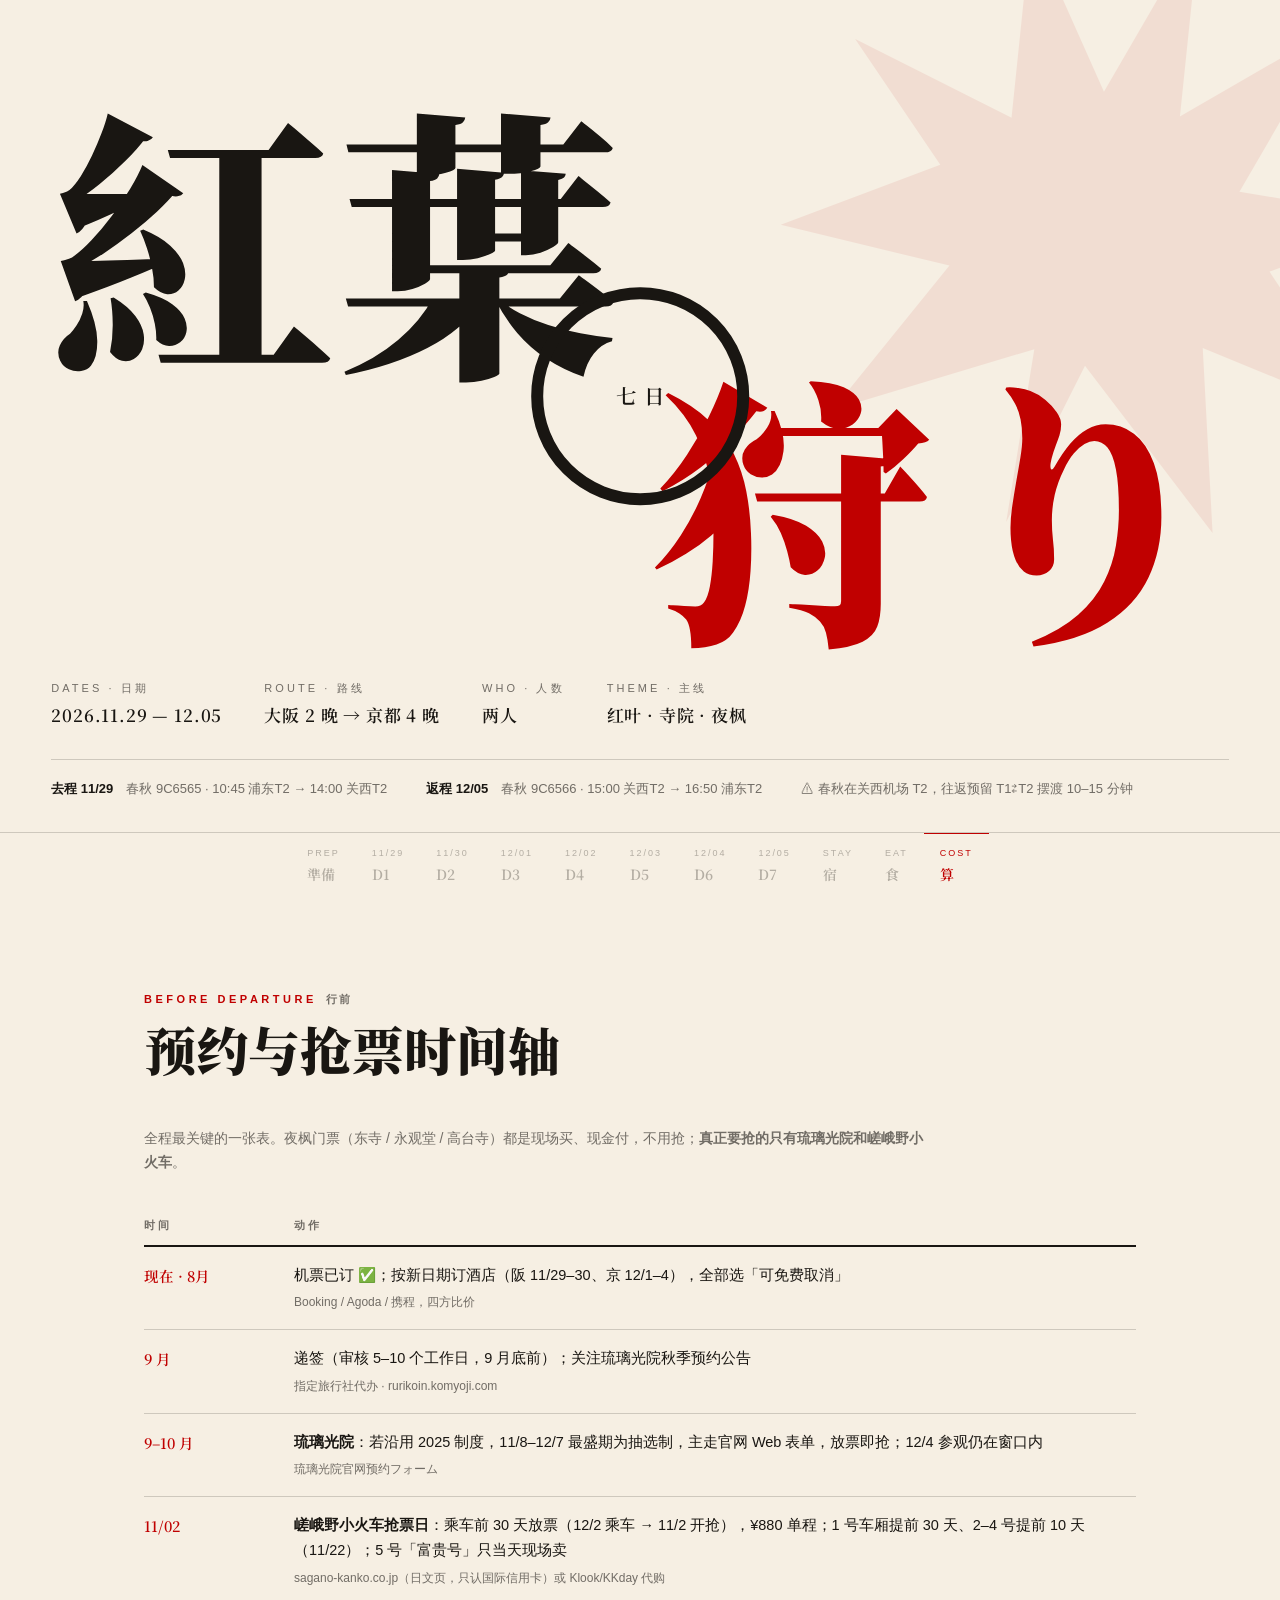
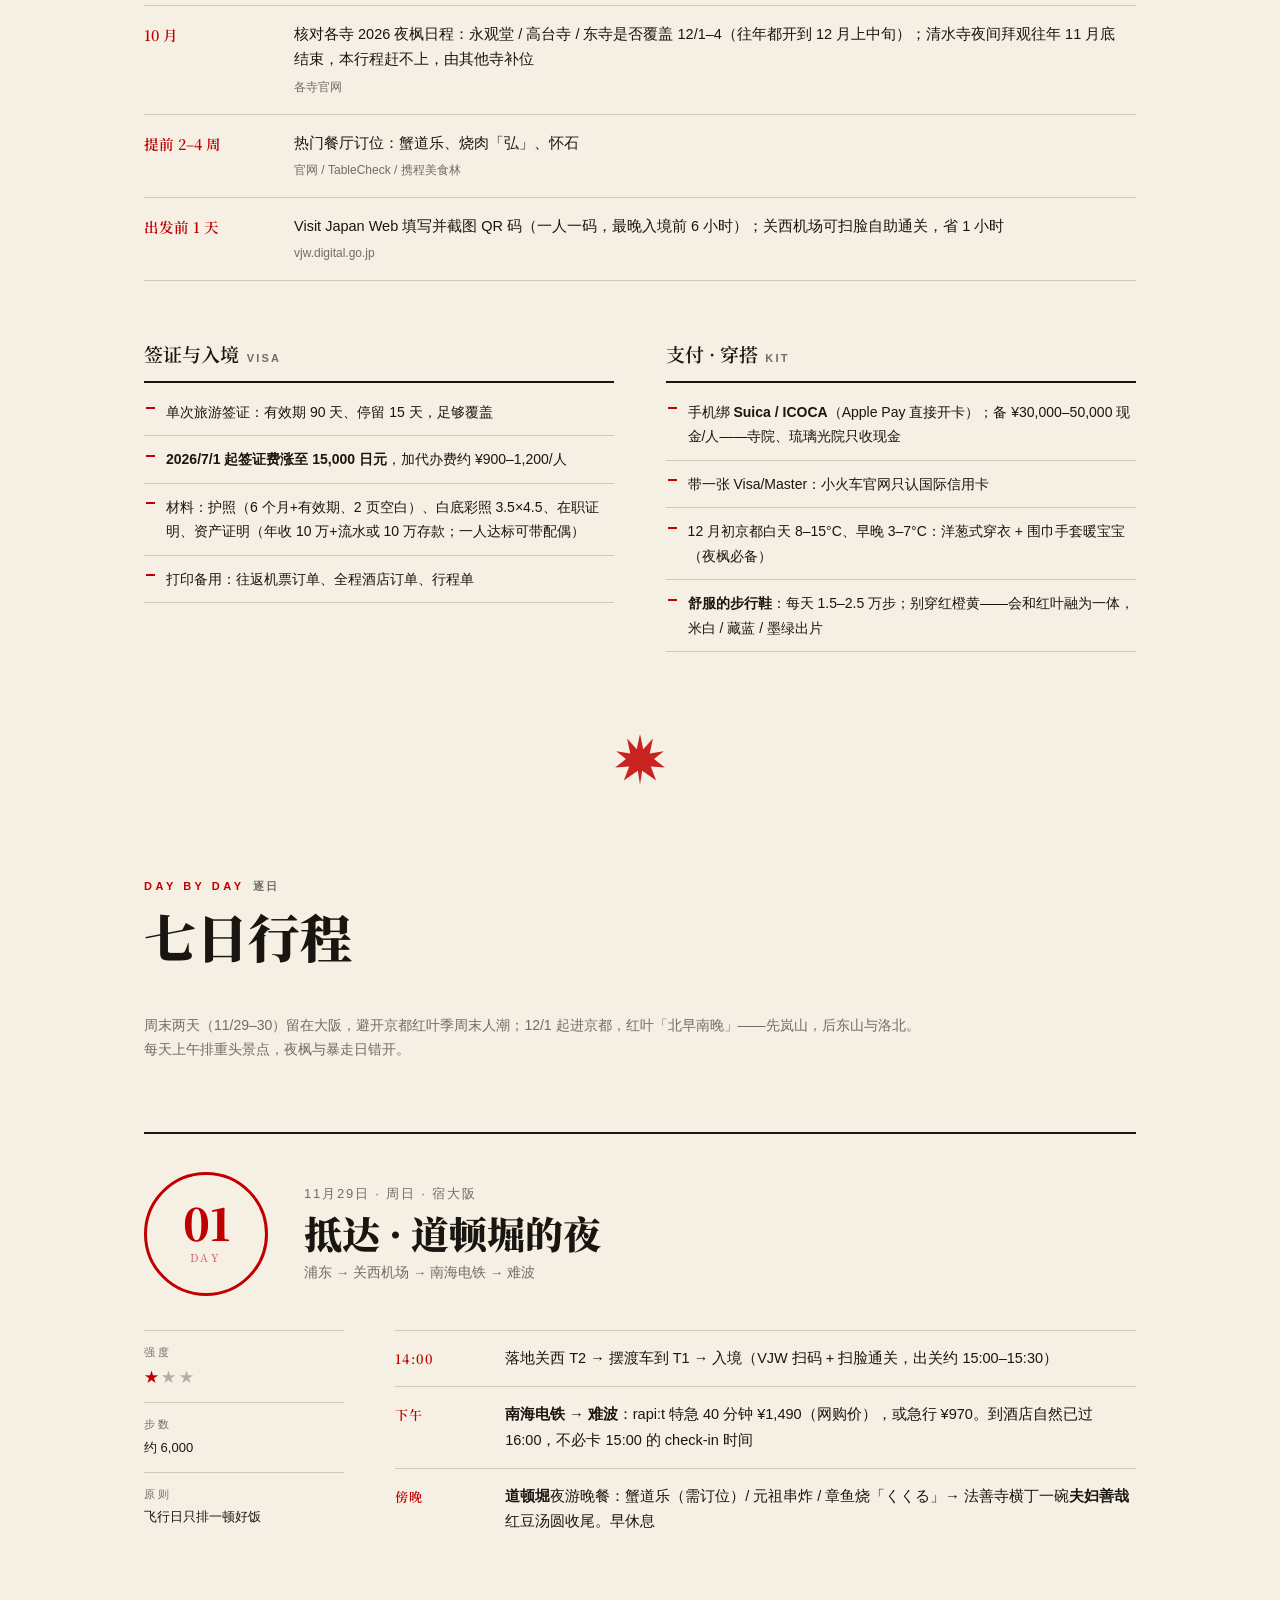
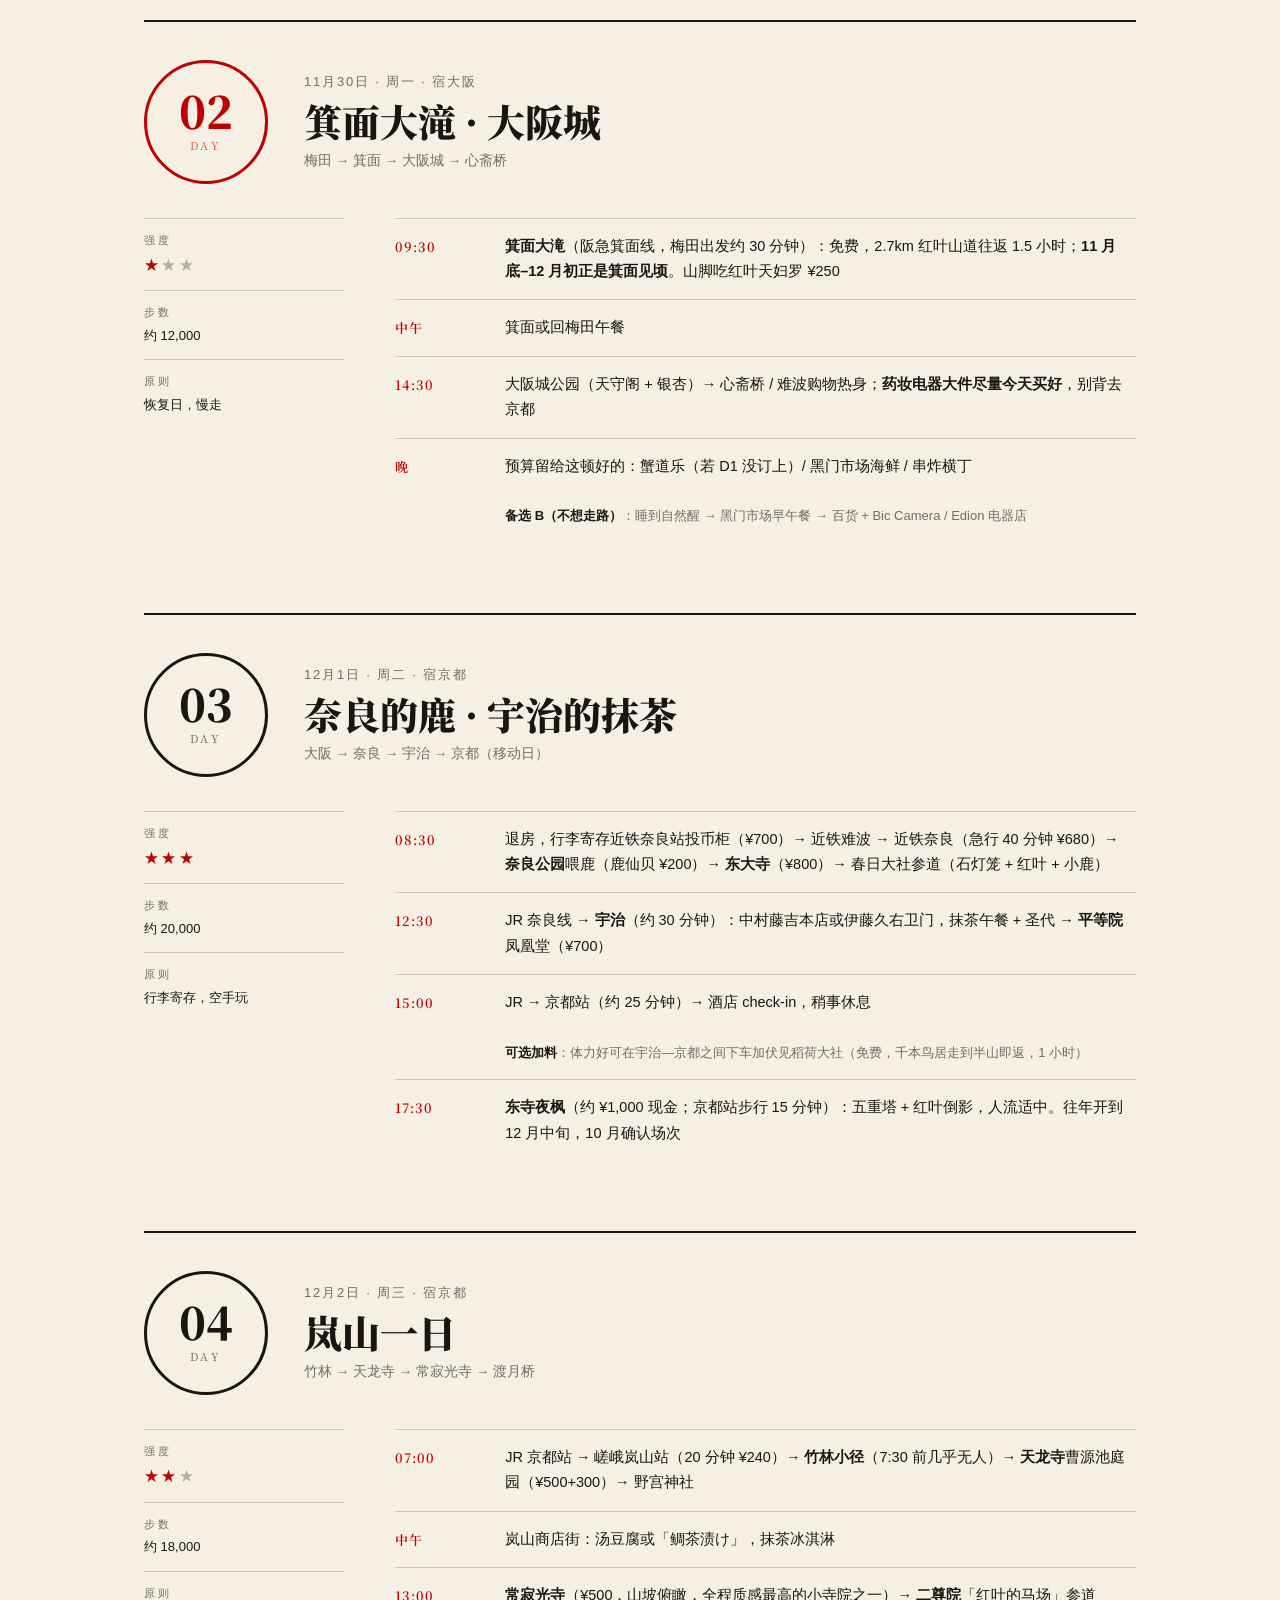
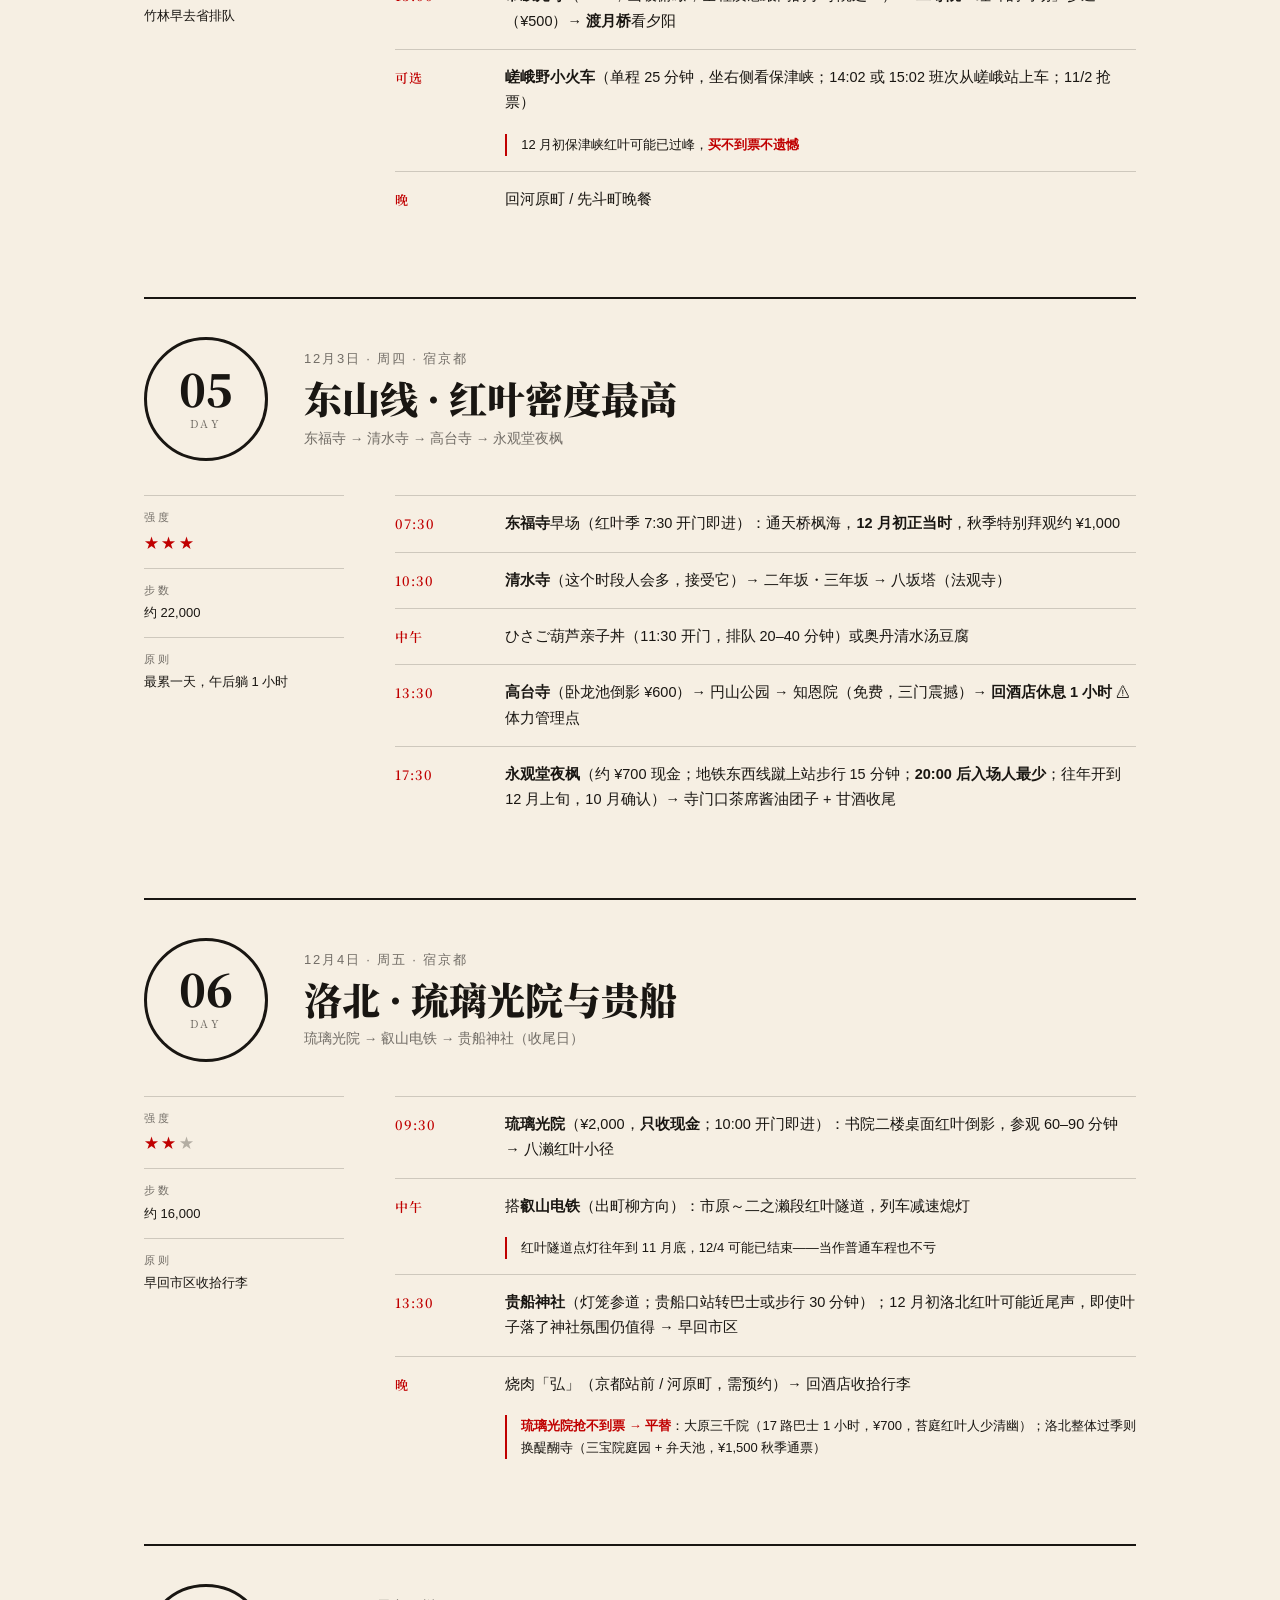
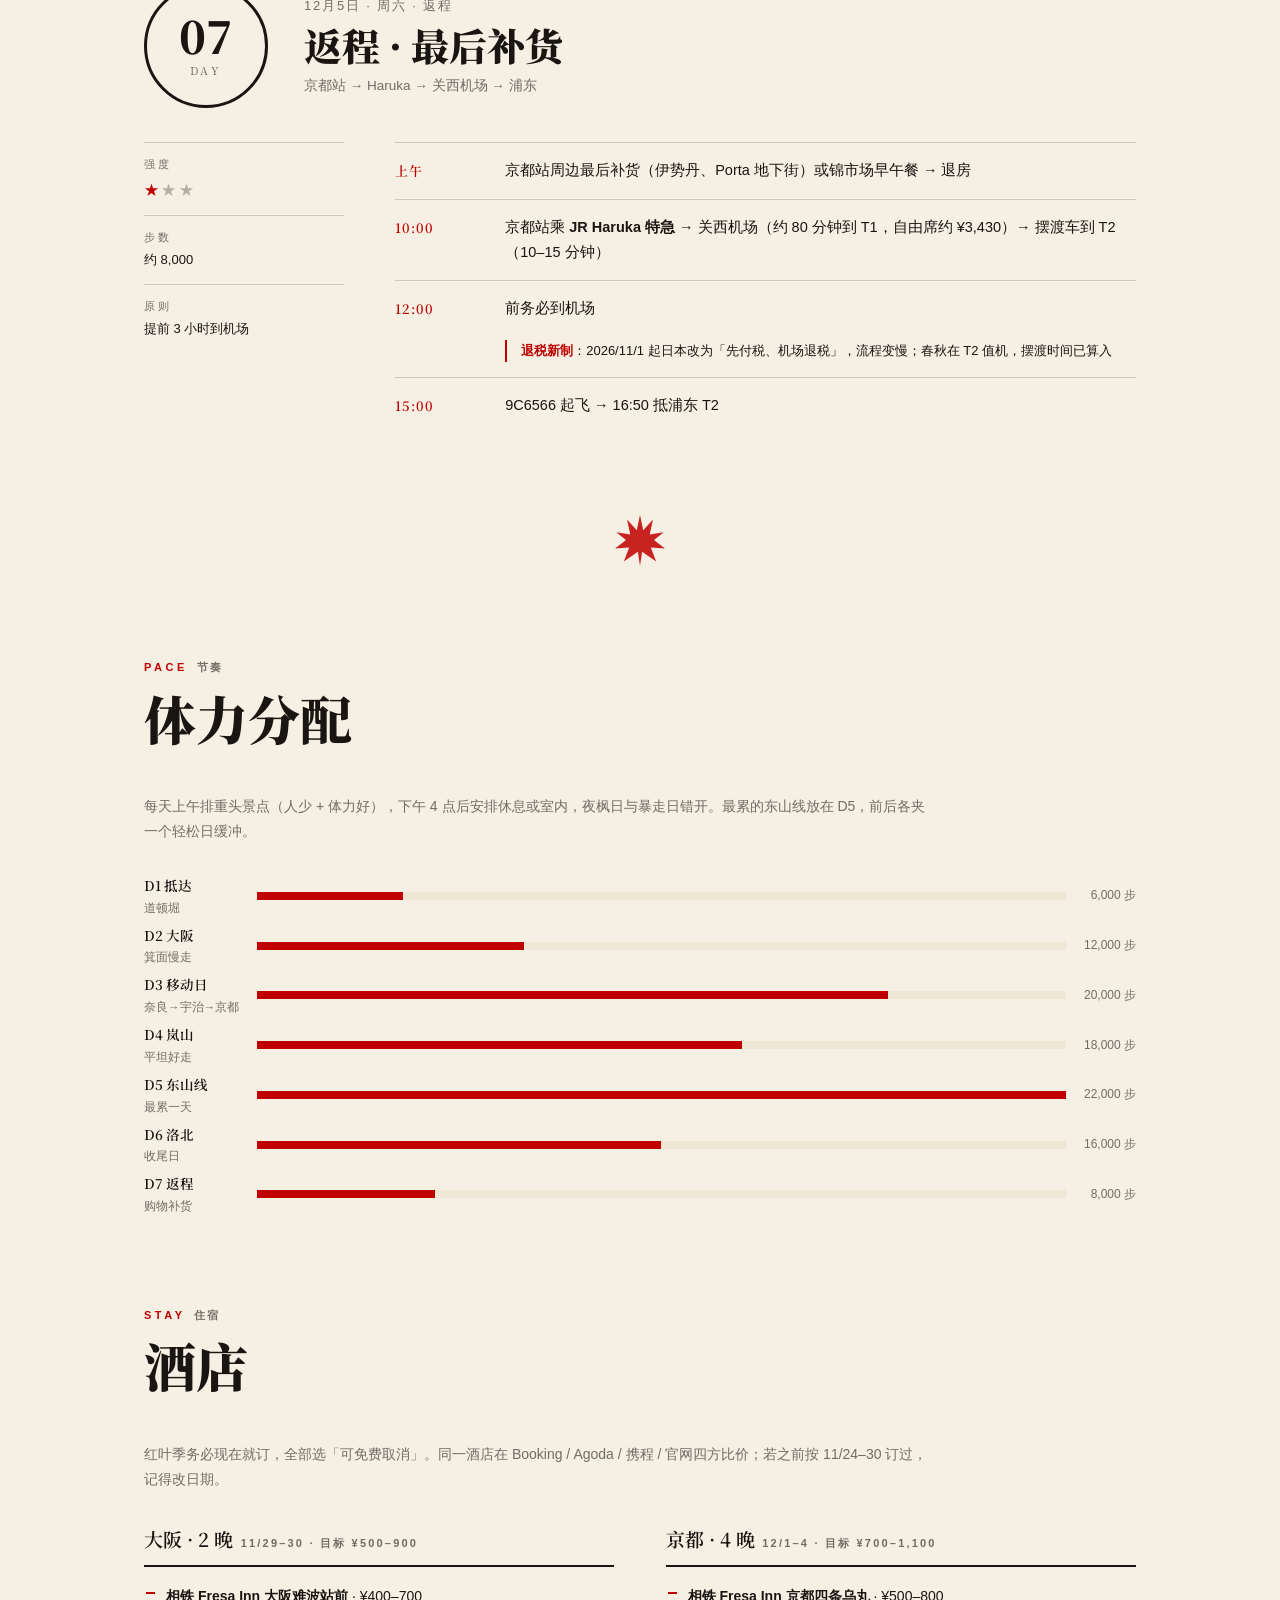
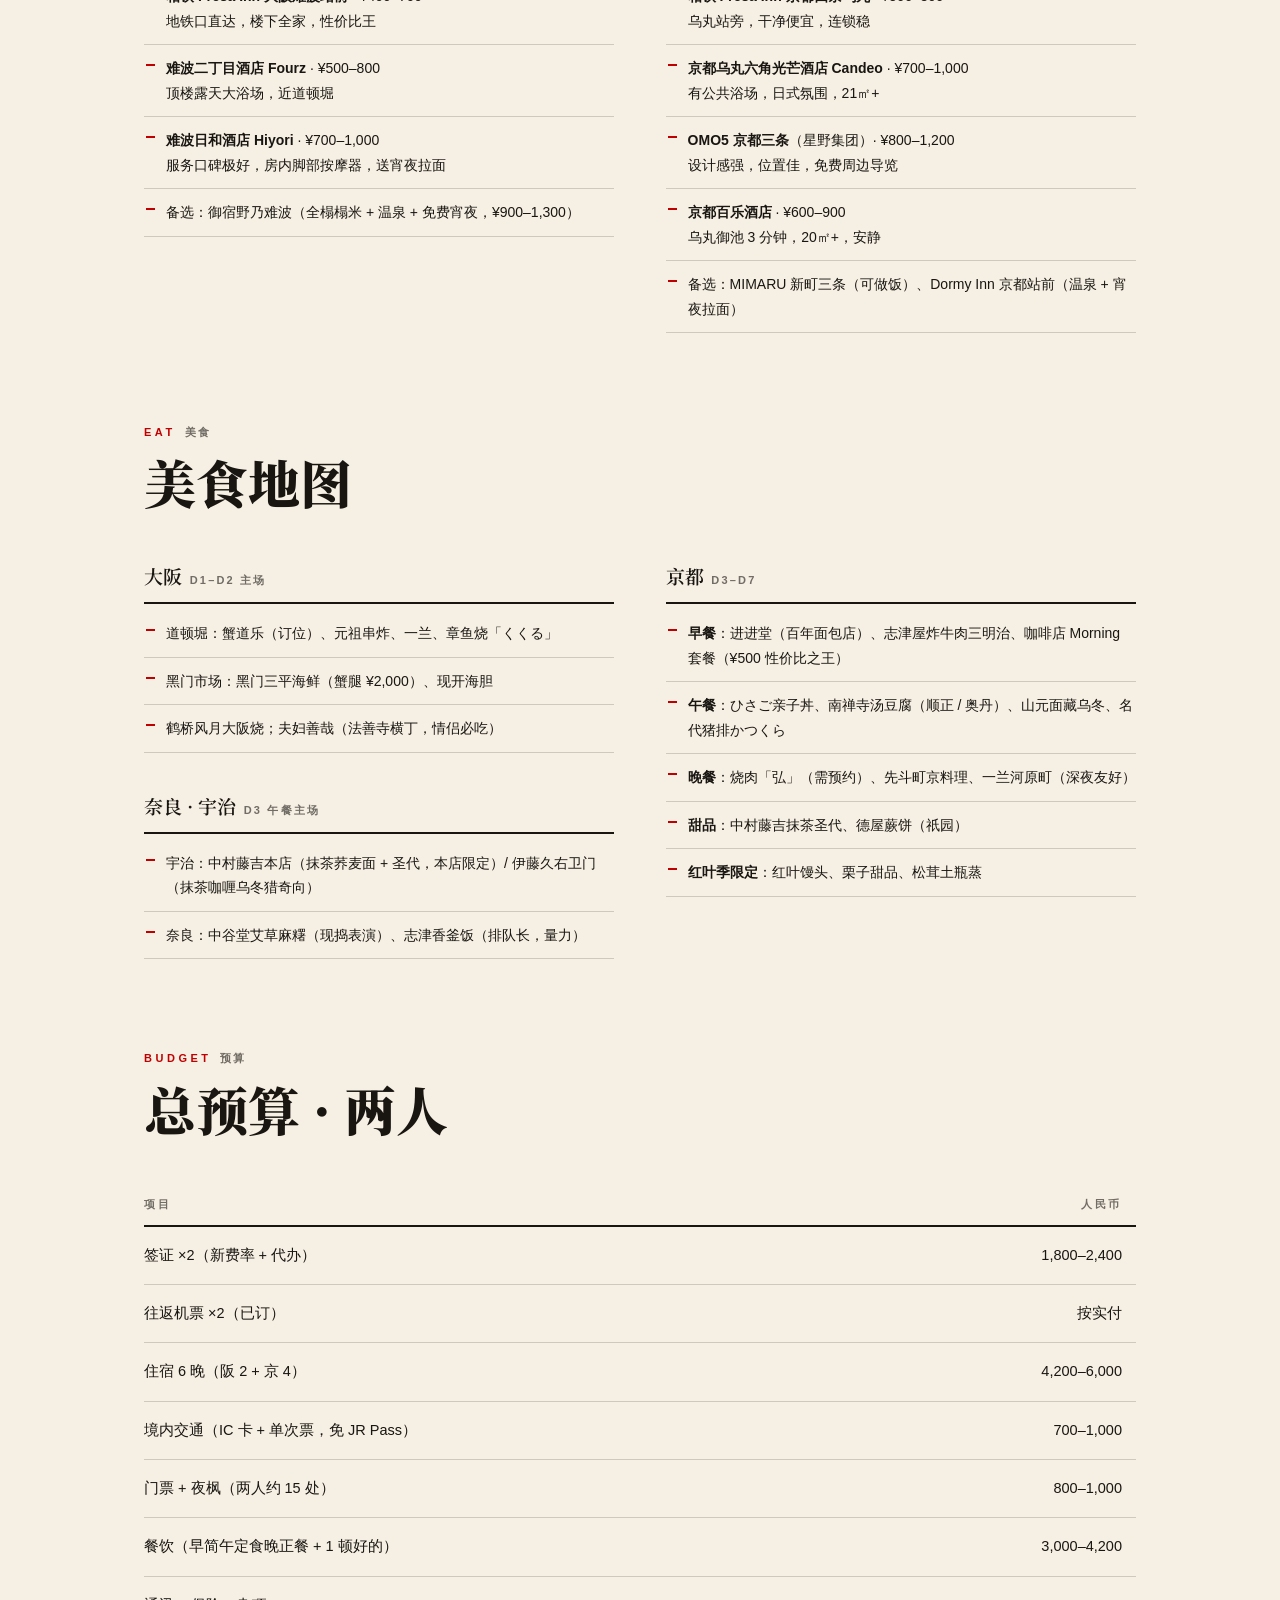
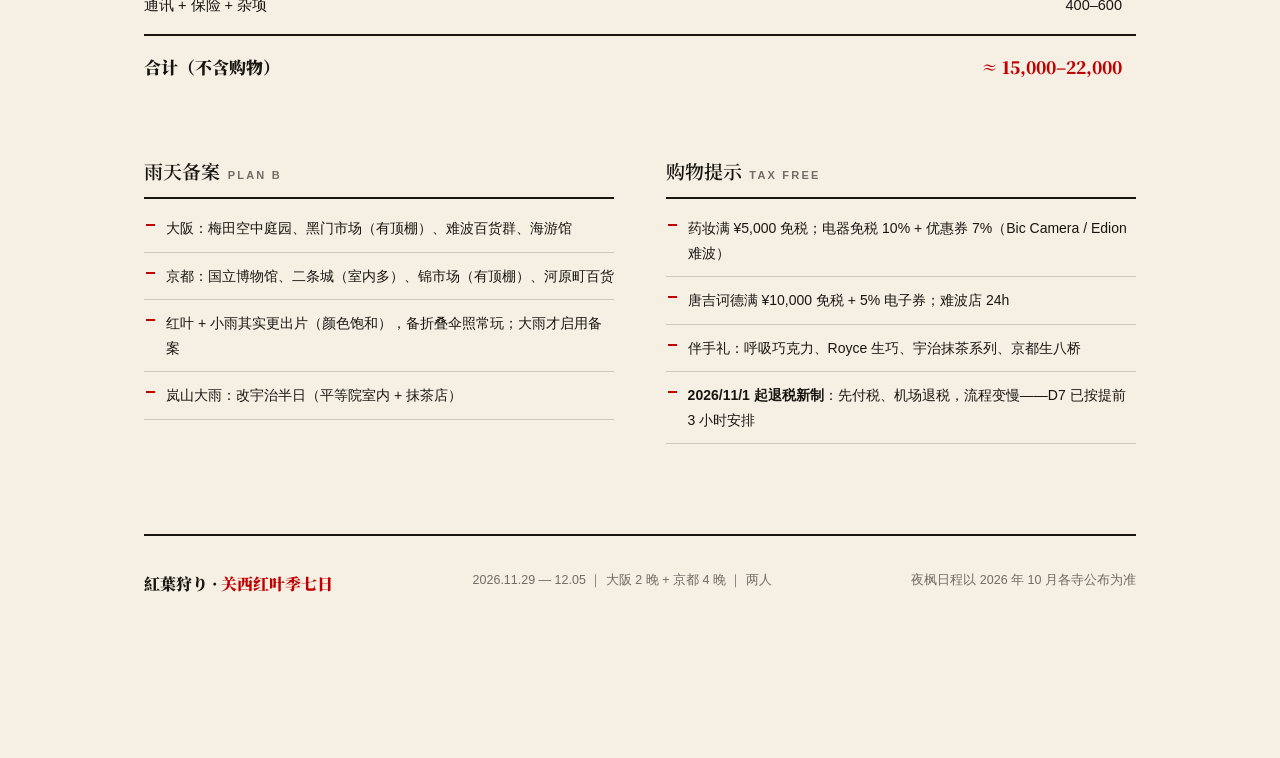
==== commit 8b82f69d: "Fix: warn/opt blocks squeezed into 92px time column, pin to content column" ====
--- a/kansai-momiji-2026/index.html
+++ b/kansai-momiji-2026/index.html
@@ -173,6 +173,8 @@
   }
   .slot p{font-size:14.5px}
   .slot p b{font-weight:600}
+  .slot>.warn,.slot>.opt{grid-column:2}
+  .slot>.warn{margin-top:0}
   .warn{
     margin-top:10px;padding-left:14px;border-left:2px solid var(--aka);
     font-size:13px;color:var(--ink);line-height:1.7;
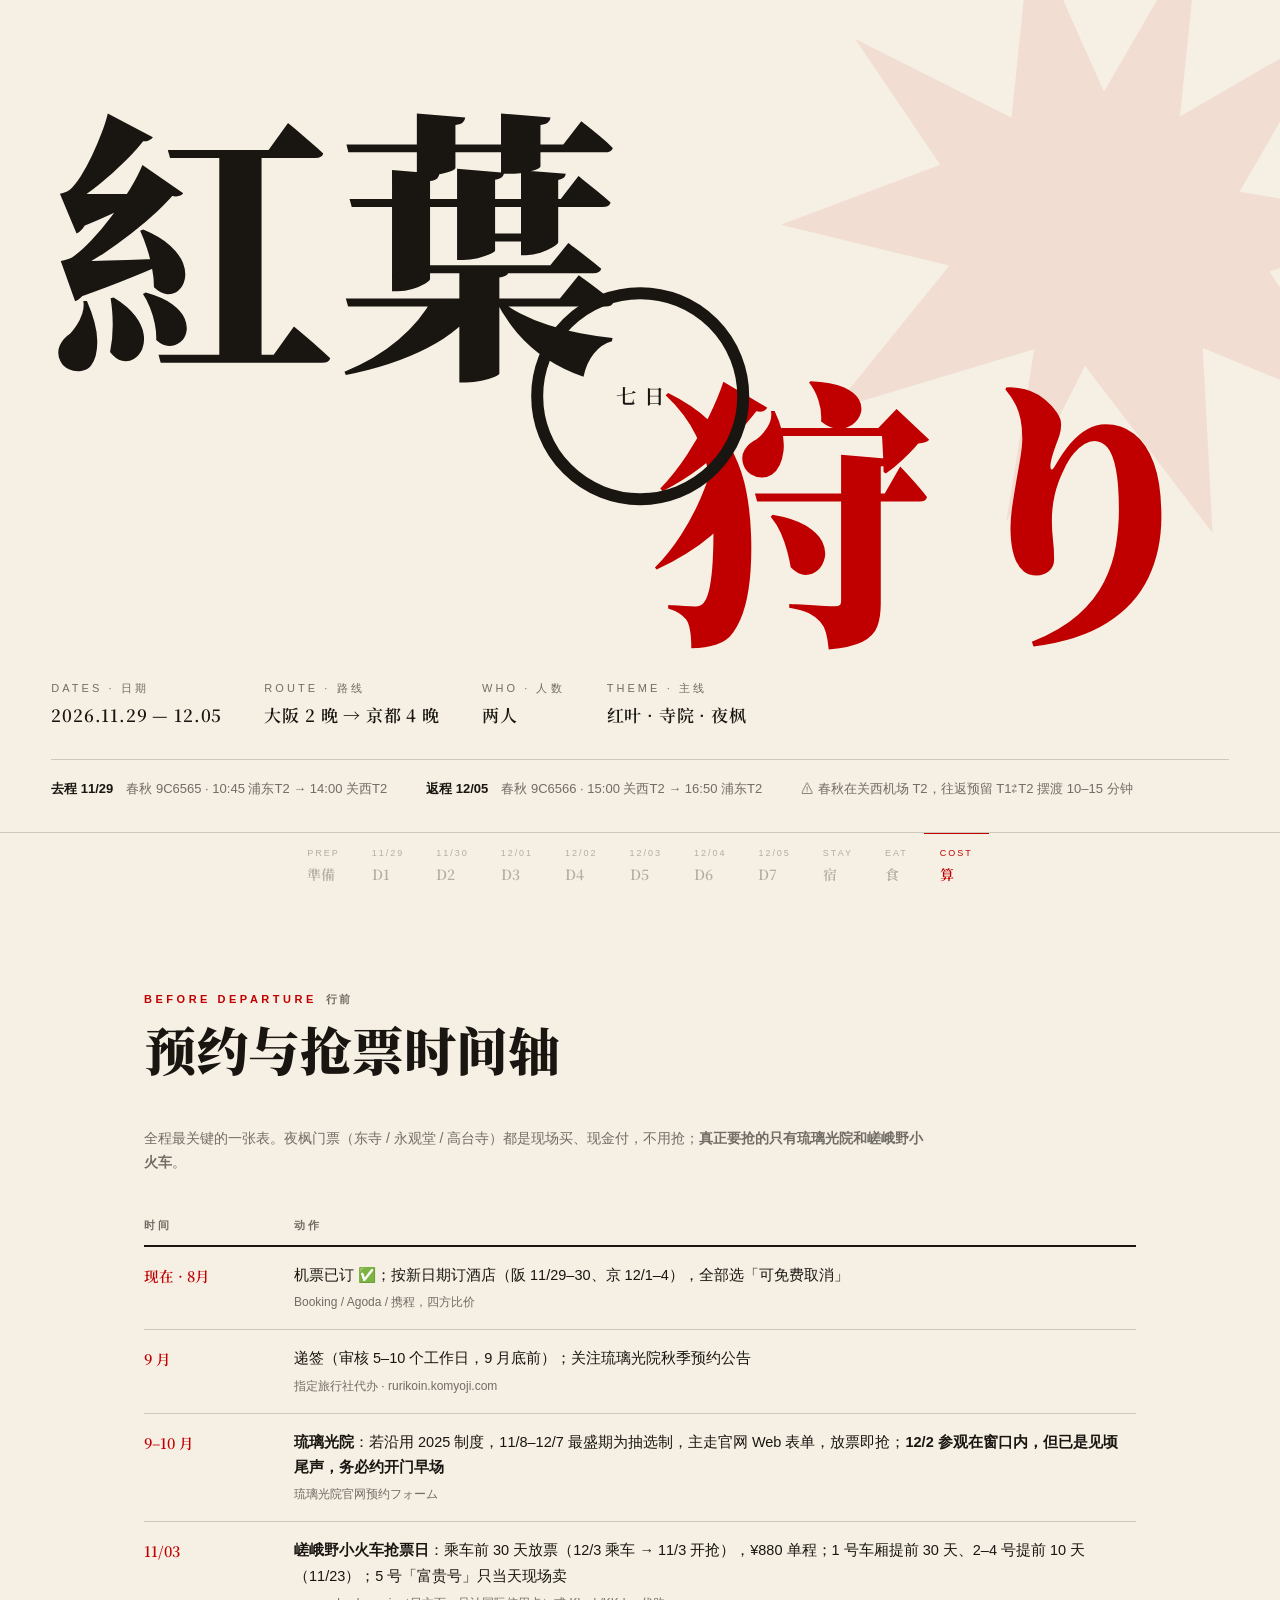
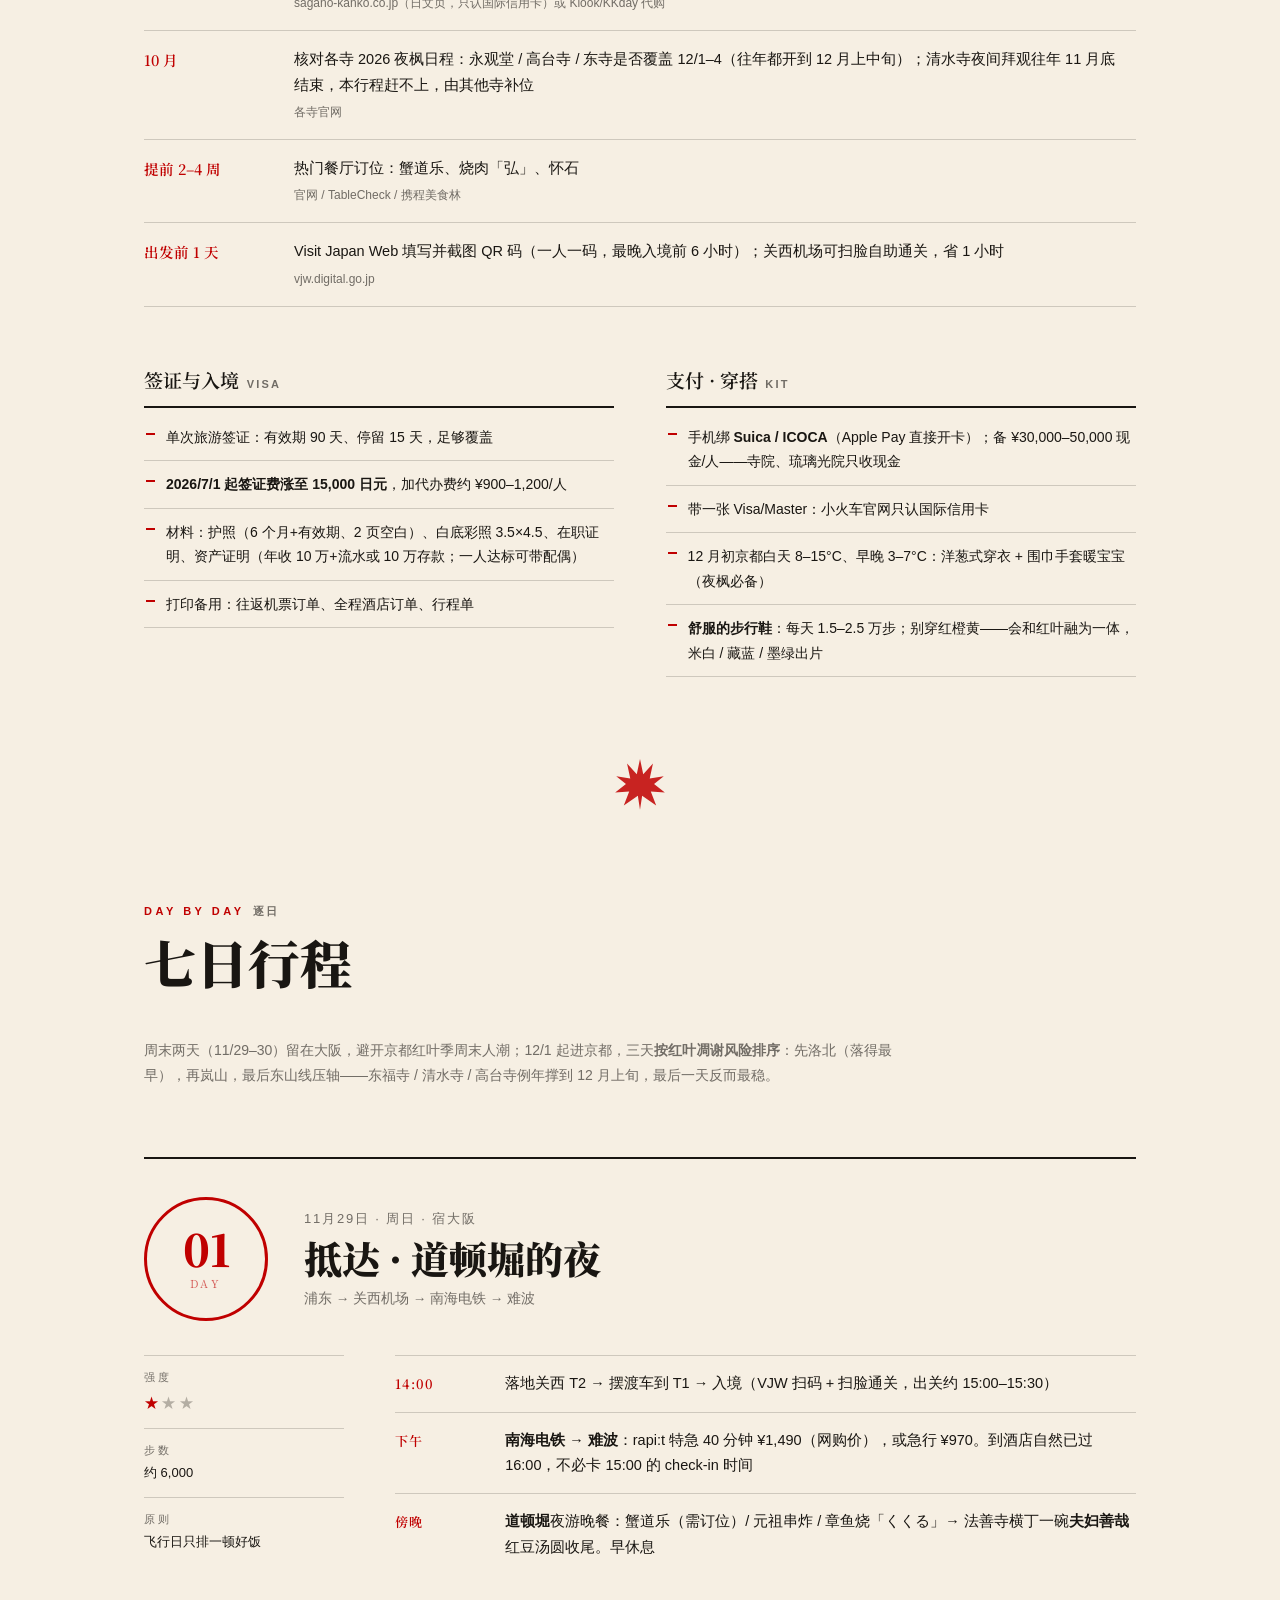
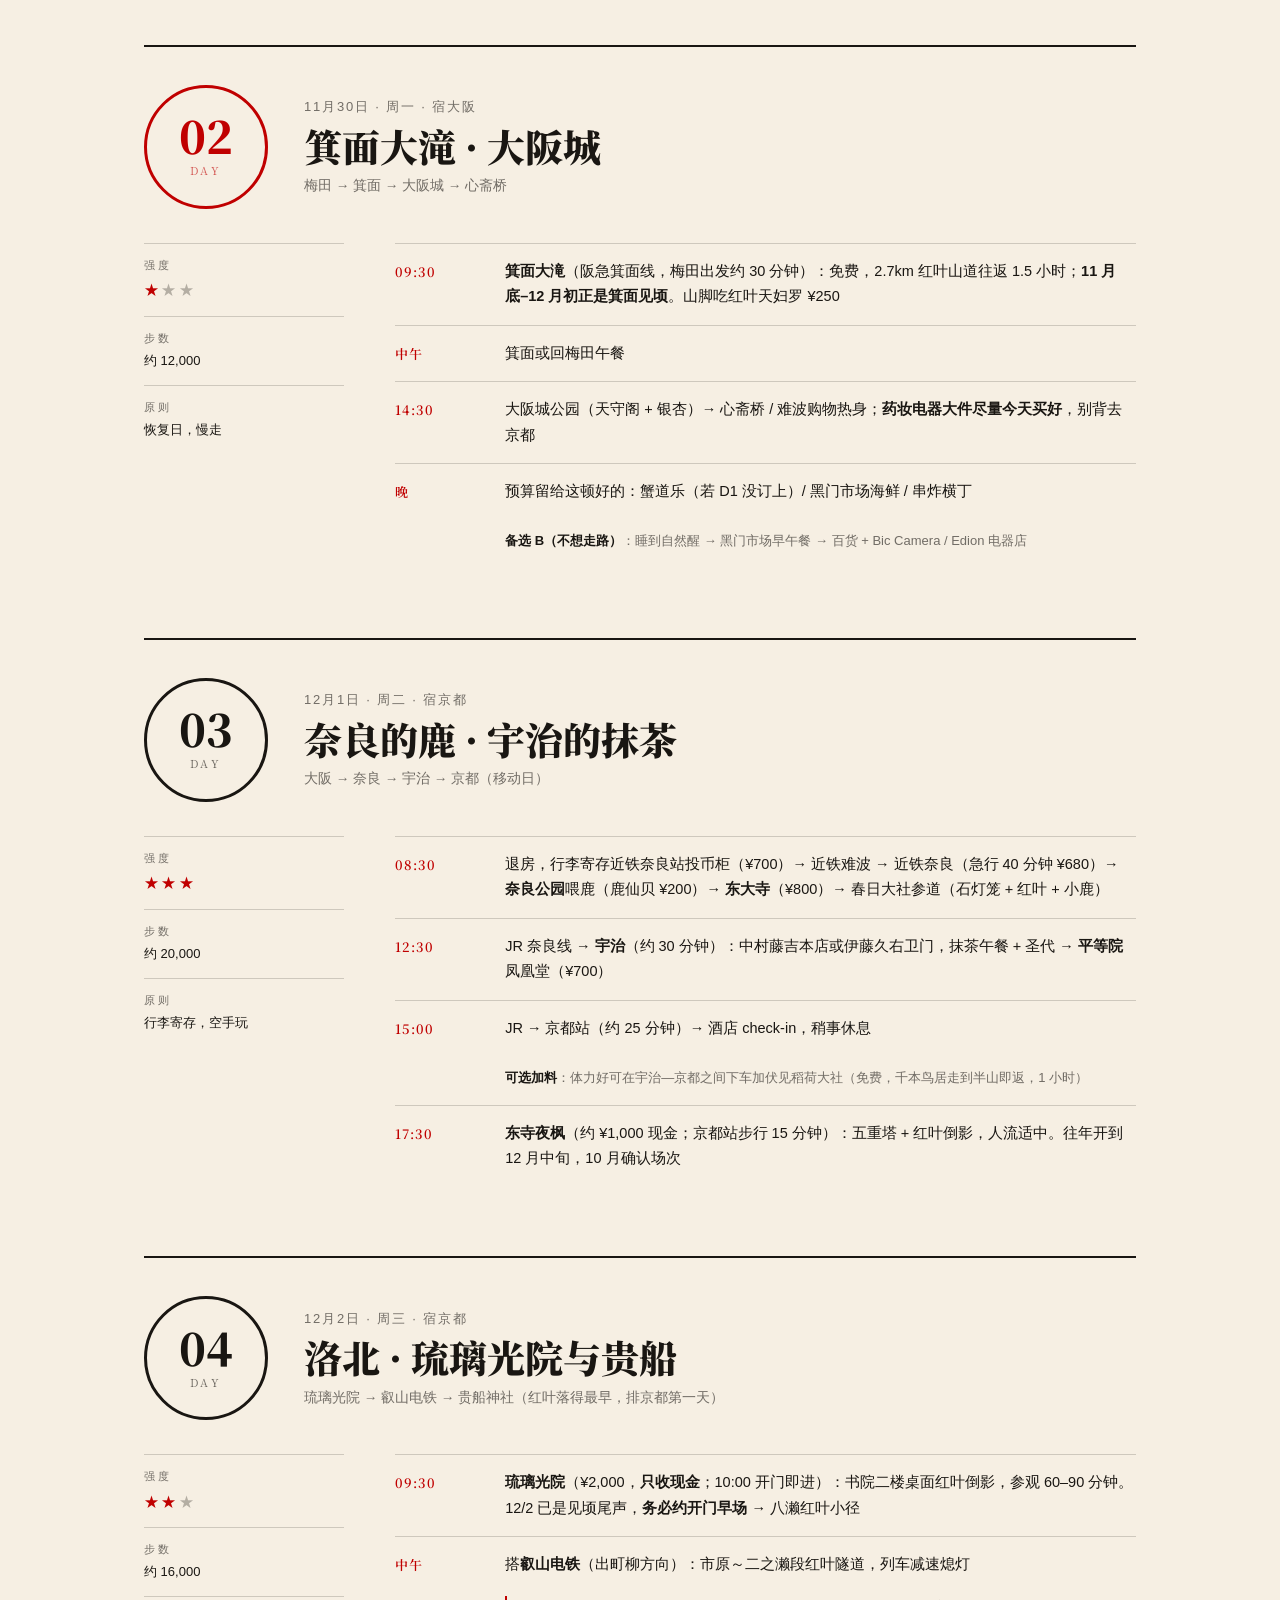
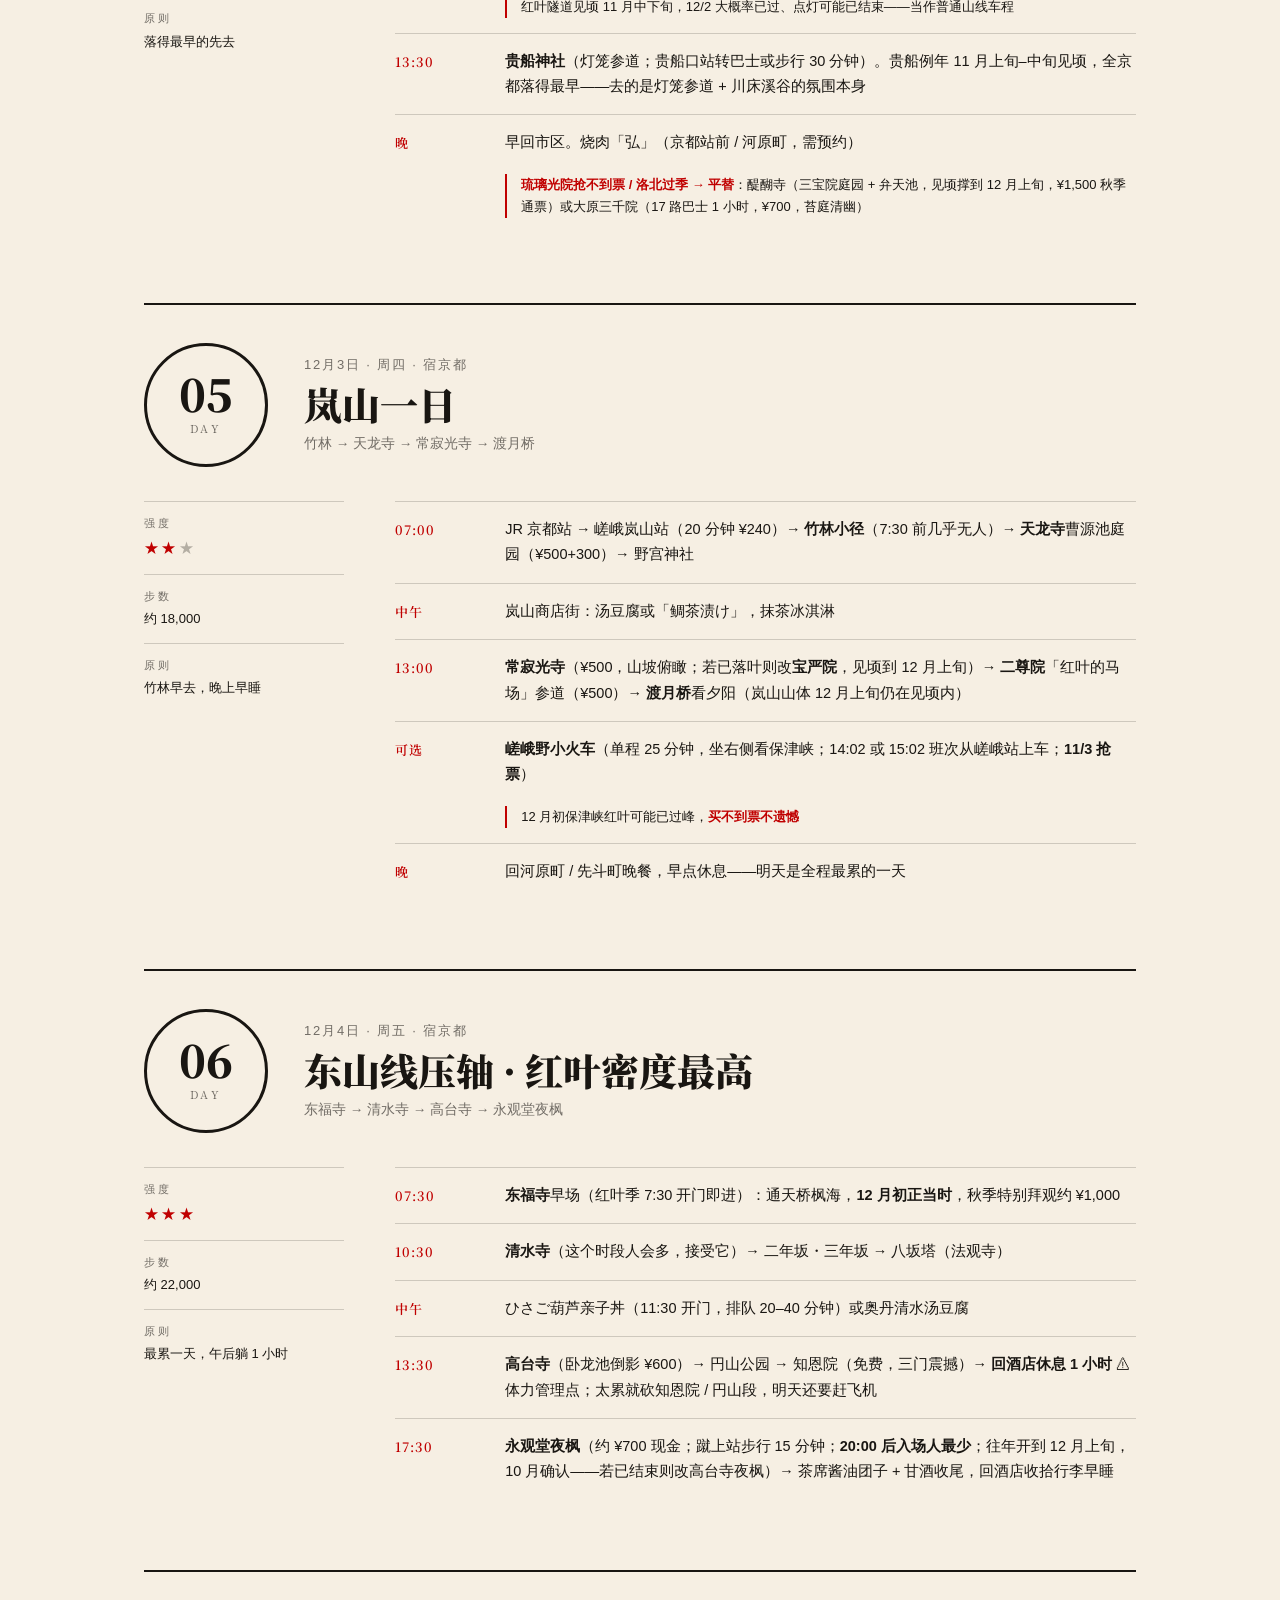
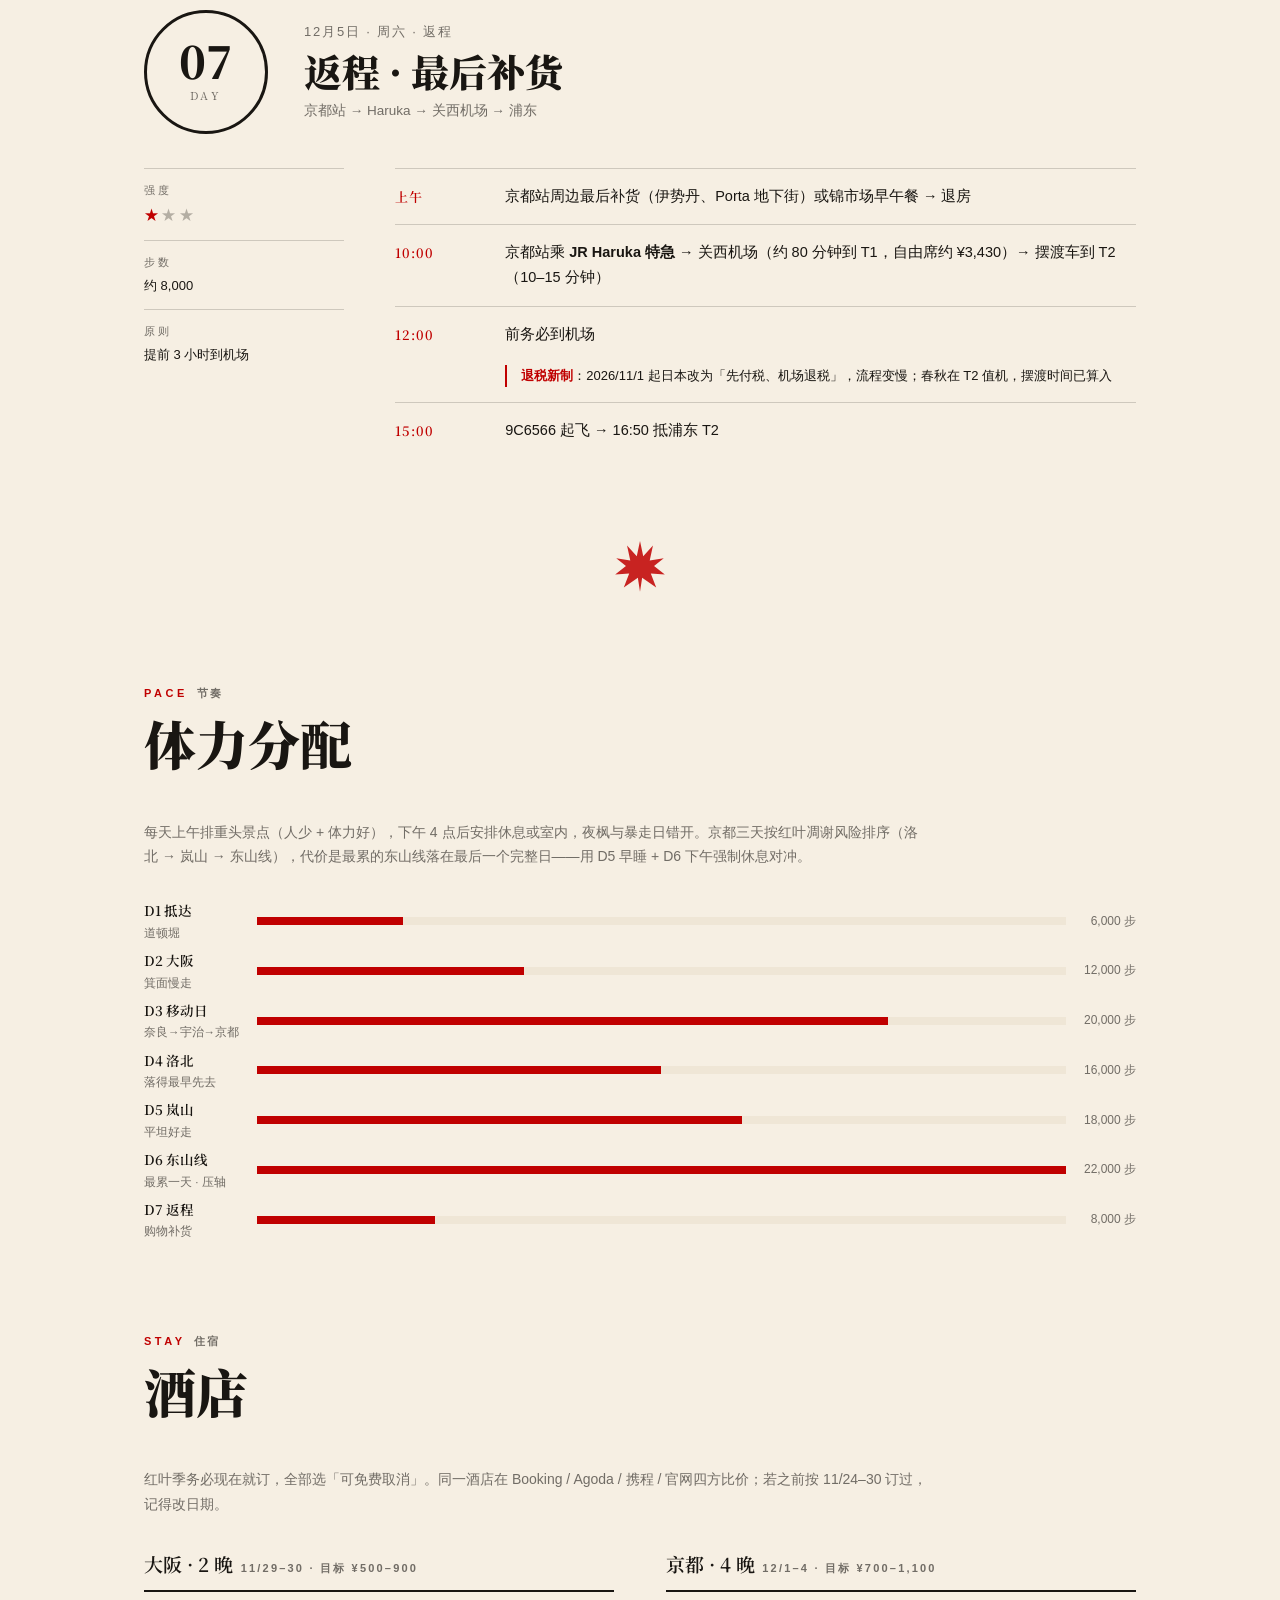
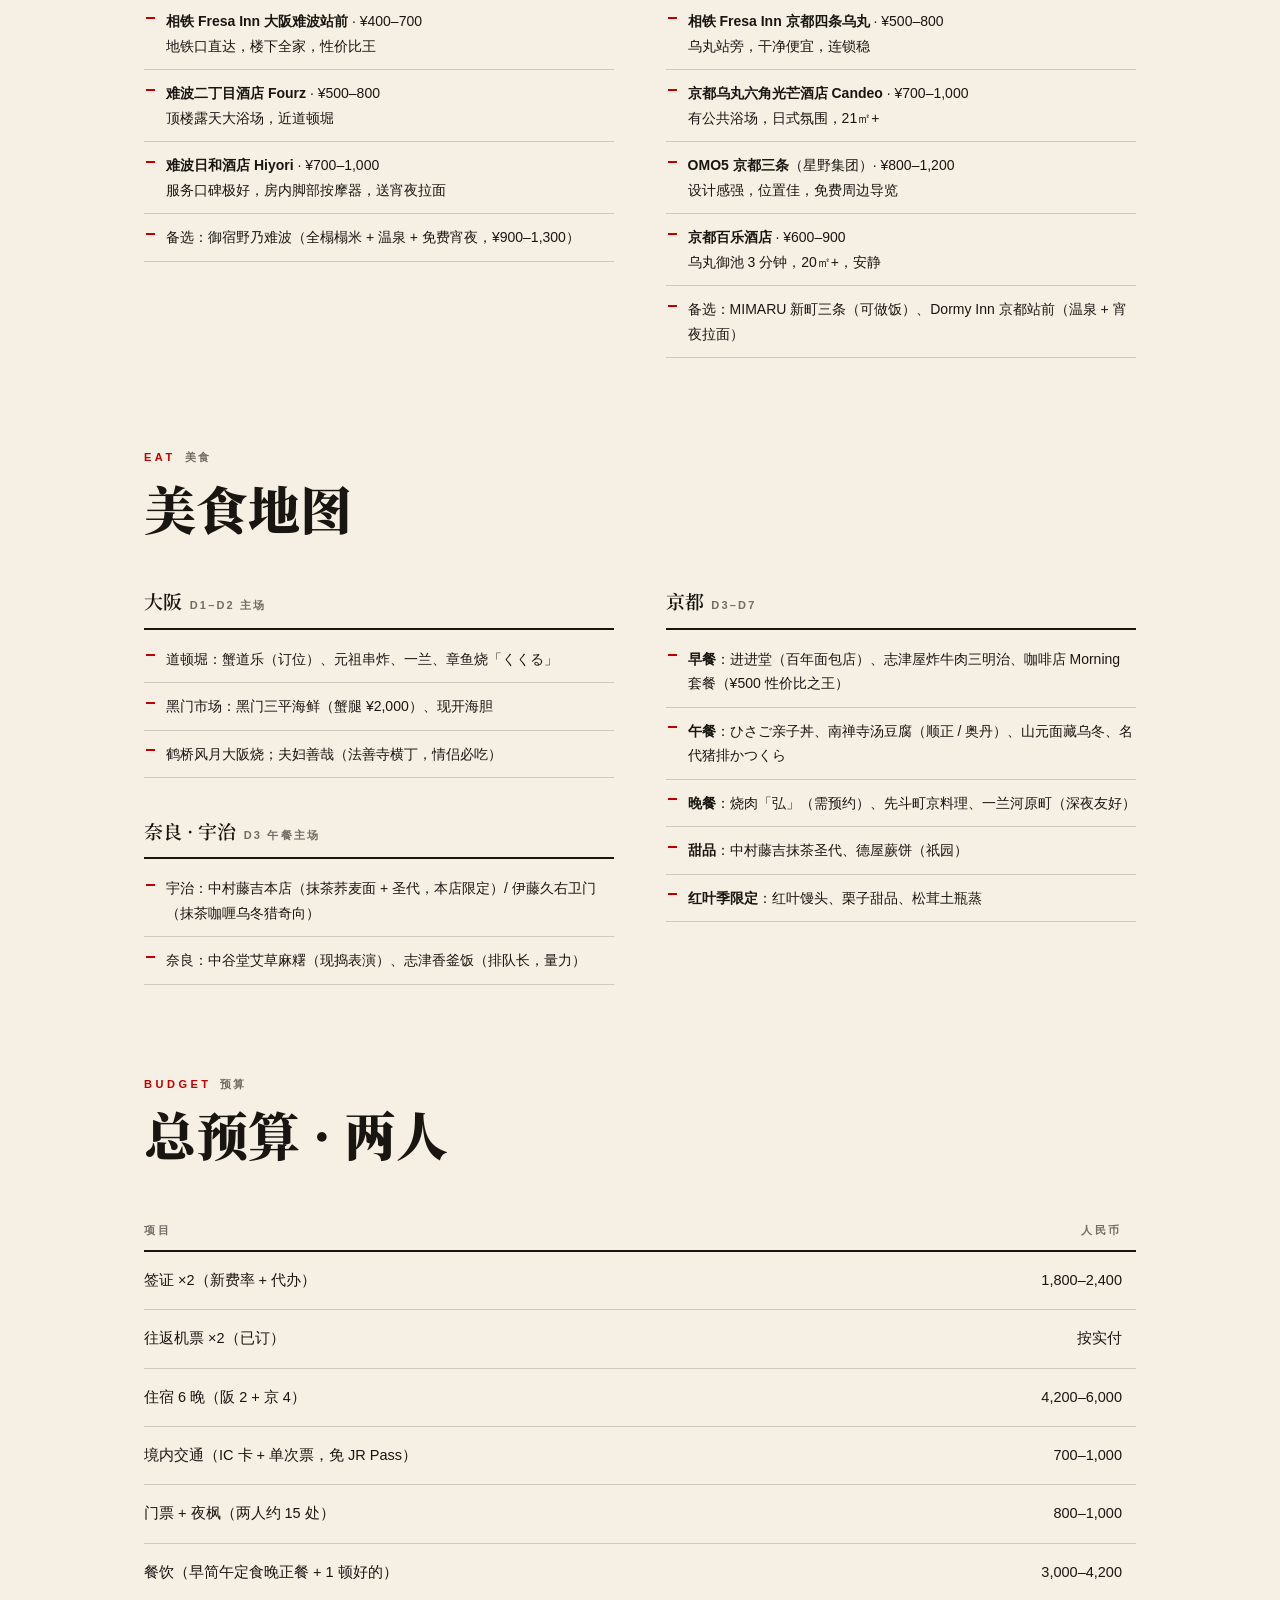
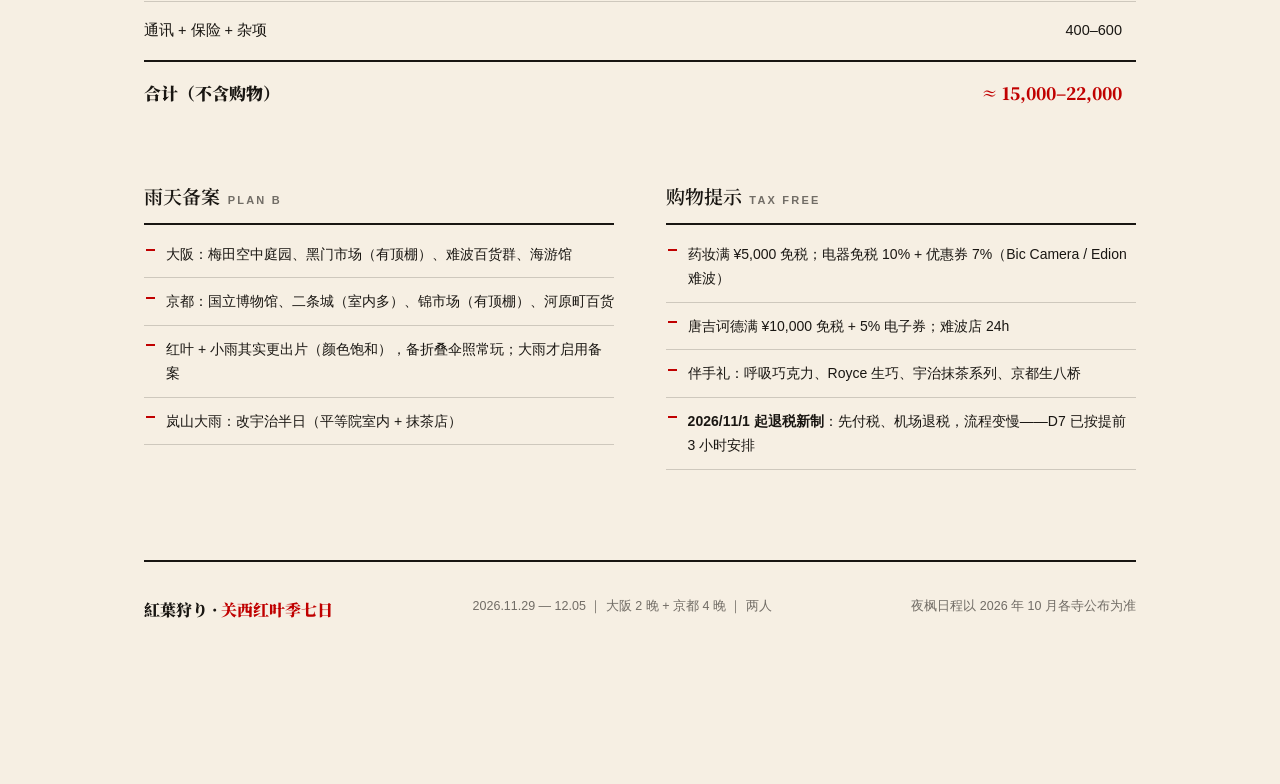
==== commit 5a3cd9da: "Reorder Kyoto days by foliage-fade risk: Rakuhoku 12/2, Arashiyama 12/3, Higashiyama 12/4" ====
--- a/kansai-momiji-2026/index.html
+++ b/kansai-momiji-2026/index.html
@@ -289,8 +289,8 @@
     <tbody>
       <tr><td class="when">现在 · 8月</td><td>机票已订 ✅；按新日期订酒店（阪 11/29–30、京 12/1–4），全部选「可免费取消」<span class="src">Booking / Agoda / 携程，四方比价</span></td></tr>
       <tr><td class="when">9 月</td><td>递签（审核 5–10 个工作日，9 月底前）；关注琉璃光院秋季预约公告<span class="src">指定旅行社代办 · rurikoin.komyoji.com</span></td></tr>
-      <tr><td class="when">9–10 月</td><td><b>琉璃光院</b>：若沿用 2025 制度，11/8–12/7 最盛期为抽选制，主走官网 Web 表单，放票即抢；12/4 参观仍在窗口内<span class="src">琉璃光院官网预约フォーム</span></td></tr>
-      <tr><td class="when">11/02</td><td><b>嵯峨野小火车抢票日</b>：乘车前 30 天放票（12/2 乘车 → 11/2 开抢），¥880 单程；1 号车厢提前 30 天、2–4 号提前 10 天（11/22）；5 号「富贵号」只当天现场卖<span class="src">sagano-kanko.co.jp（日文页，只认国际信用卡）或 Klook/KKday 代购</span></td></tr>
+      <tr><td class="when">9–10 月</td><td><b>琉璃光院</b>：若沿用 2025 制度，11/8–12/7 最盛期为抽选制，主走官网 Web 表单，放票即抢；<b>12/2 参观在窗口内，但已是见顷尾声，务必约开门早场</b><span class="src">琉璃光院官网预约フォーム</span></td></tr>
+      <tr><td class="when">11/03</td><td><b>嵯峨野小火车抢票日</b>：乘车前 30 天放票（12/3 乘车 → 11/3 开抢），¥880 单程；1 号车厢提前 30 天、2–4 号提前 10 天（11/23）；5 号「富贵号」只当天现场卖<span class="src">sagano-kanko.co.jp（日文页，只认国际信用卡）或 Klook/KKday 代购</span></td></tr>
       <tr><td class="when">10 月</td><td>核对各寺 2026 夜枫日程：永观堂 / 高台寺 / 东寺是否覆盖 12/1–4（往年都开到 12 月上中旬）；清水寺夜间拜观往年 11 月底结束，本行程赶不上，由其他寺补位<span class="src">各寺官网</span></td></tr>
       <tr><td class="when">提前 2–4 周</td><td>热门餐厅订位：蟹道乐、烧肉「弘」、怀石<span class="src">官网 / TableCheck / 携程美食林</span></td></tr>
       <tr><td class="when">出发前 1 天</td><td>Visit Japan Web 填写并截图 QR 码（一人一码，最晚入境前 6 小时）；关西机场可扫脸自助通关，省 1 小时<span class="src">vjw.digital.go.jp</span></td></tr>
@@ -325,7 +325,7 @@
 <section id="days">
   <div class="sec-label rv">Day by Day<span>逐日</span></div>
   <h2 class="sec-title rv">七日行程</h2>
-  <p class="sec-note rv">周末两天（11/29–30）留在大阪，避开京都红叶季周末人潮；12/1 起进京都，红叶「北早南晚」——先岚山，后东山与洛北。每天上午排重头景点，夜枫与暴走日错开。</p>
+  <p class="sec-note rv">周末两天（11/29–30）留在大阪，避开京都红叶季周末人潮；12/1 起进京都，三天<b>按红叶凋谢风险排序</b>：先洛北（落得最早），再岚山，最后东山线压轴——东福寺 / 清水寺 / 高台寺例年撑到 12 月上旬，最后一天反而最稳。</p>
 
   <!-- D1 -->
   <article class="day osaka rv" id="d1">
@@ -409,23 +409,23 @@
       <div class="day-circle"><span class="n">04</span><span class="d">DAY</span></div>
       <div class="day-titles">
         <div class="date">12月2日 · 周三 · 宿京都</div>
-        <h3>岚山一日</h3>
-        <div class="route">竹林 → 天龙寺 → 常寂光寺 → 渡月桥</div>
+        <h3>洛北 · 琉璃光院与贵船</h3>
+        <div class="route">琉璃光院 → 叡山电铁 → 贵船神社（红叶落得最早，排京都第一天）</div>
       </div>
     </div>
     <div class="day-body">
       <aside class="day-side">
         <div class="cell"><span class="k">强度</span><span class="stars">★★<span class="off">★</span></span></div>
-        <div class="cell"><span class="k">步数</span>约 18,000</div>
-        <div class="cell"><span class="k">原则</span>竹林早去省排队</div>
+        <div class="cell"><span class="k">步数</span>约 16,000</div>
+        <div class="cell"><span class="k">原则</span>落得最早的先去</div>
       </aside>
       <div>
-        <div class="slot"><div class="t">07:00</div><p>JR 京都站 → 嵯峨岚山站（20 分钟 ¥240）→ <b>竹林小径</b>（7:30 前几乎无人）→ <b>天龙寺</b>曹源池庭园（¥500+300）→ 野宫神社</p></div>
-        <div class="slot"><div class="t">中午</div><p>岚山商店街：汤豆腐或「鲷茶渍け」，抹茶冰淇淋</p></div>
-        <div class="slot"><div class="t">13:00</div><p><b>常寂光寺</b>（¥500，山坡俯瞰，全程质感最高的小寺院之一）→ <b>二尊院</b>「红叶的马场」参道（¥500）→ <b>渡月桥</b>看夕阳</p></div>
-        <div class="slot"><div class="t">可选</div><p><b>嵯峨野小火车</b>（单程 25 分钟，坐右侧看保津峡；14:02 或 15:02 班次从嵯峨站上车；11/2 抢票）</p>
-        <div class="warn">12 月初保津峡红叶可能已过峰，<b>买不到票不遗憾</b></div></div>
-        <div class="slot"><div class="t">晚</div><p>回河原町 / 先斗町晚餐</p></div>
+        <div class="slot"><div class="t">09:30</div><p><b>琉璃光院</b>（¥2,000，<b>只收现金</b>；10:00 开门即进）：书院二楼桌面红叶倒影，参观 60–90 分钟。12/2 已是见顷尾声，<b>务必约开门早场</b> → 八濑红叶小径</p></div>
+        <div class="slot"><div class="t">中午</div><p>搭<b>叡山电铁</b>（出町柳方向）：市原～二之濑段红叶隧道，列车减速熄灯</p>
+        <div class="warn">红叶隧道见顷 11 月中下旬，12/2 大概率已过、点灯可能已结束——当作普通山线车程</div></div>
+        <div class="slot"><div class="t">13:30</div><p><b>贵船神社</b>（灯笼参道；贵船口站转巴士或步行 30 分钟）。贵船例年 11 月上旬–中旬见顷，全京都落得最早——去的是灯笼参道 + 川床溪谷的氛围本身</p></div>
+        <div class="slot"><div class="t">晚</div><p>早回市区。烧肉「弘」（京都站前 / 河原町，需预约）</p>
+        <div class="warn"><b>琉璃光院抢不到票 / 洛北过季 → 平替</b>：醍醐寺（三宝院庭园 + 弁天池，见顷撑到 12 月上旬，¥1,500 秋季通票）或大原三千院（17 路巴士 1 小时，¥700，苔庭清幽）</div></div>
       </div>
     </div>
   </article>
@@ -436,7 +436,34 @@
       <div class="day-circle"><span class="n">05</span><span class="d">DAY</span></div>
       <div class="day-titles">
         <div class="date">12月3日 · 周四 · 宿京都</div>
-        <h3>东山线 · 红叶密度最高</h3>
+        <h3>岚山一日</h3>
+        <div class="route">竹林 → 天龙寺 → 常寂光寺 → 渡月桥</div>
+      </div>
+    </div>
+    <div class="day-body">
+      <aside class="day-side">
+        <div class="cell"><span class="k">强度</span><span class="stars">★★<span class="off">★</span></span></div>
+        <div class="cell"><span class="k">步数</span>约 18,000</div>
+        <div class="cell"><span class="k">原则</span>竹林早去，晚上早睡</div>
+      </aside>
+      <div>
+        <div class="slot"><div class="t">07:00</div><p>JR 京都站 → 嵯峨岚山站（20 分钟 ¥240）→ <b>竹林小径</b>（7:30 前几乎无人）→ <b>天龙寺</b>曹源池庭园（¥500+300）→ 野宫神社</p></div>
+        <div class="slot"><div class="t">中午</div><p>岚山商店街：汤豆腐或「鲷茶渍け」，抹茶冰淇淋</p></div>
+        <div class="slot"><div class="t">13:00</div><p><b>常寂光寺</b>（¥500，山坡俯瞰；若已落叶则改<b>宝严院</b>，见顷到 12 月上旬）→ <b>二尊院</b>「红叶的马场」参道（¥500）→ <b>渡月桥</b>看夕阳（岚山山体 12 月上旬仍在见顷内）</p></div>
+        <div class="slot"><div class="t">可选</div><p><b>嵯峨野小火车</b>（单程 25 分钟，坐右侧看保津峡；14:02 或 15:02 班次从嵯峨站上车；<b>11/3 抢票</b>）</p>
+        <div class="warn">12 月初保津峡红叶可能已过峰，<b>买不到票不遗憾</b></div></div>
+        <div class="slot"><div class="t">晚</div><p>回河原町 / 先斗町晚餐，早点休息——明天是全程最累的一天</p></div>
+      </div>
+    </div>
+  </article>
+
+  <!-- D6 -->
+  <article class="day rv" id="d6">
+    <div class="day-head">
+      <div class="day-circle"><span class="n">06</span><span class="d">DAY</span></div>
+      <div class="day-titles">
+        <div class="date">12月4日 · 周五 · 宿京都</div>
+        <h3>东山线压轴 · 红叶密度最高</h3>
         <div class="route">东福寺 → 清水寺 → 高台寺 → 永观堂夜枫</div>
       </div>
     </div>
@@ -450,35 +477,8 @@
         <div class="slot"><div class="t">07:30</div><p><b>东福寺</b>早场（红叶季 7:30 开门即进）：通天桥枫海，<b>12 月初正当时</b>，秋季特别拜观约 ¥1,000</p></div>
         <div class="slot"><div class="t">10:30</div><p><b>清水寺</b>（这个时段人会多，接受它）→ 二年坂・三年坂 → 八坂塔（法观寺）</p></div>
         <div class="slot"><div class="t">中午</div><p>ひさご葫芦亲子丼（11:30 开门，排队 20–40 分钟）或奥丹清水汤豆腐</p></div>
-        <div class="slot"><div class="t">13:30</div><p><b>高台寺</b>（卧龙池倒影 ¥600）→ 円山公园 → 知恩院（免费，三门震撼）→ <b>回酒店休息 1 小时</b> ⚠ 体力管理点</p></div>
-        <div class="slot"><div class="t">17:30</div><p><b>永观堂夜枫</b>（约 ¥700 现金；地铁东西线蹴上站步行 15 分钟；<b>20:00 后入场人最少</b>；往年开到 12 月上旬，10 月确认）→ 寺门口茶席酱油团子 + 甘酒收尾</p></div>
-      </div>
-    </div>
-  </article>
-
-  <!-- D6 -->
-  <article class="day rv" id="d6">
-    <div class="day-head">
-      <div class="day-circle"><span class="n">06</span><span class="d">DAY</span></div>
-      <div class="day-titles">
-        <div class="date">12月4日 · 周五 · 宿京都</div>
-        <h3>洛北 · 琉璃光院与贵船</h3>
-        <div class="route">琉璃光院 → 叡山电铁 → 贵船神社（收尾日）</div>
-      </div>
-    </div>
-    <div class="day-body">
-      <aside class="day-side">
-        <div class="cell"><span class="k">强度</span><span class="stars">★★<span class="off">★</span></span></div>
-        <div class="cell"><span class="k">步数</span>约 16,000</div>
-        <div class="cell"><span class="k">原则</span>早回市区收拾行李</div>
-      </aside>
-      <div>
-        <div class="slot"><div class="t">09:30</div><p><b>琉璃光院</b>（¥2,000，<b>只收现金</b>；10:00 开门即进）：书院二楼桌面红叶倒影，参观 60–90 分钟 → 八濑红叶小径</p></div>
-        <div class="slot"><div class="t">中午</div><p>搭<b>叡山电铁</b>（出町柳方向）：市原～二之濑段红叶隧道，列车减速熄灯</p>
-        <div class="warn">红叶隧道点灯往年到 11 月底，12/4 可能已结束——当作普通车程也不亏</div></div>
-        <div class="slot"><div class="t">13:30</div><p><b>贵船神社</b>（灯笼参道；贵船口站转巴士或步行 30 分钟）；12 月初洛北红叶可能近尾声，即使叶子落了神社氛围仍值得 → 早回市区</p></div>
-        <div class="slot"><div class="t">晚</div><p>烧肉「弘」（京都站前 / 河原町，需预约）→ 回酒店收拾行李</p>
-        <div class="warn"><b>琉璃光院抢不到票 → 平替</b>：大原三千院（17 路巴士 1 小时，¥700，苔庭红叶人少清幽）；洛北整体过季则换醍醐寺（三宝院庭园 + 弁天池，¥1,500 秋季通票）</div></div>
+        <div class="slot"><div class="t">13:30</div><p><b>高台寺</b>（卧龙池倒影 ¥600）→ 円山公园 → 知恩院（免费，三门震撼）→ <b>回酒店休息 1 小时</b> ⚠ 体力管理点；太累就砍知恩院 / 円山段，明天还要赶飞机</p></div>
+        <div class="slot"><div class="t">17:30</div><p><b>永观堂夜枫</b>（约 ¥700 现金；蹴上站步行 15 分钟；<b>20:00 后入场人最少</b>；往年开到 12 月上旬，10 月确认——若已结束则改高台寺夜枫）→ 茶席酱油团子 + 甘酒收尾，回酒店收拾行李早睡</p></div>
       </div>
     </div>
   </article>
@@ -516,14 +516,14 @@
 <section id="stamina">
   <div class="sec-label rv">Pace<span>节奏</span></div>
   <h2 class="sec-title rv">体力分配</h2>
-  <p class="sec-note rv">每天上午排重头景点（人少 + 体力好），下午 4 点后安排休息或室内，夜枫日与暴走日错开。最累的东山线放在 D5，前后各夹一个轻松日缓冲。</p>
+  <p class="sec-note rv">每天上午排重头景点（人少 + 体力好），下午 4 点后安排休息或室内，夜枫与暴走日错开。京都三天按红叶凋谢风险排序（洛北 → 岚山 → 东山线），代价是最累的东山线落在最后一个完整日——用 D5 早睡 + D6 下午强制休息对冲。</p>
   <div class="stam rv">
     <div class="lbl">D1 抵达<small>道顿堀</small></div><div class="bar"><i data-w="18%"></i></div><div class="steps">6,000 步</div>
     <div class="lbl">D2 大阪<small>箕面慢走</small></div><div class="bar"><i data-w="33%"></i></div><div class="steps">12,000 步</div>
     <div class="lbl">D3 移动日<small>奈良→宇治→京都</small></div><div class="bar"><i data-w="78%"></i></div><div class="steps">20,000 步</div>
-    <div class="lbl">D4 岚山<small>平坦好走</small></div><div class="bar"><i data-w="60%"></i></div><div class="steps">18,000 步</div>
-    <div class="lbl">D5 东山线<small>最累一天</small></div><div class="bar"><i data-w="100%"></i></div><div class="steps">22,000 步</div>
-    <div class="lbl">D6 洛北<small>收尾日</small></div><div class="bar"><i data-w="50%"></i></div><div class="steps">16,000 步</div>
+    <div class="lbl">D4 洛北<small>落得最早先去</small></div><div class="bar"><i data-w="50%"></i></div><div class="steps">16,000 步</div>
+    <div class="lbl">D5 岚山<small>平坦好走</small></div><div class="bar"><i data-w="60%"></i></div><div class="steps">18,000 步</div>
+    <div class="lbl">D6 东山线<small>最累一天 · 压轴</small></div><div class="bar"><i data-w="100%"></i></div><div class="steps">22,000 步</div>
     <div class="lbl">D7 返程<small>购物补货</small></div><div class="bar"><i data-w="22%"></i></div><div class="steps">8,000 步</div>
   </div>
 </section>
